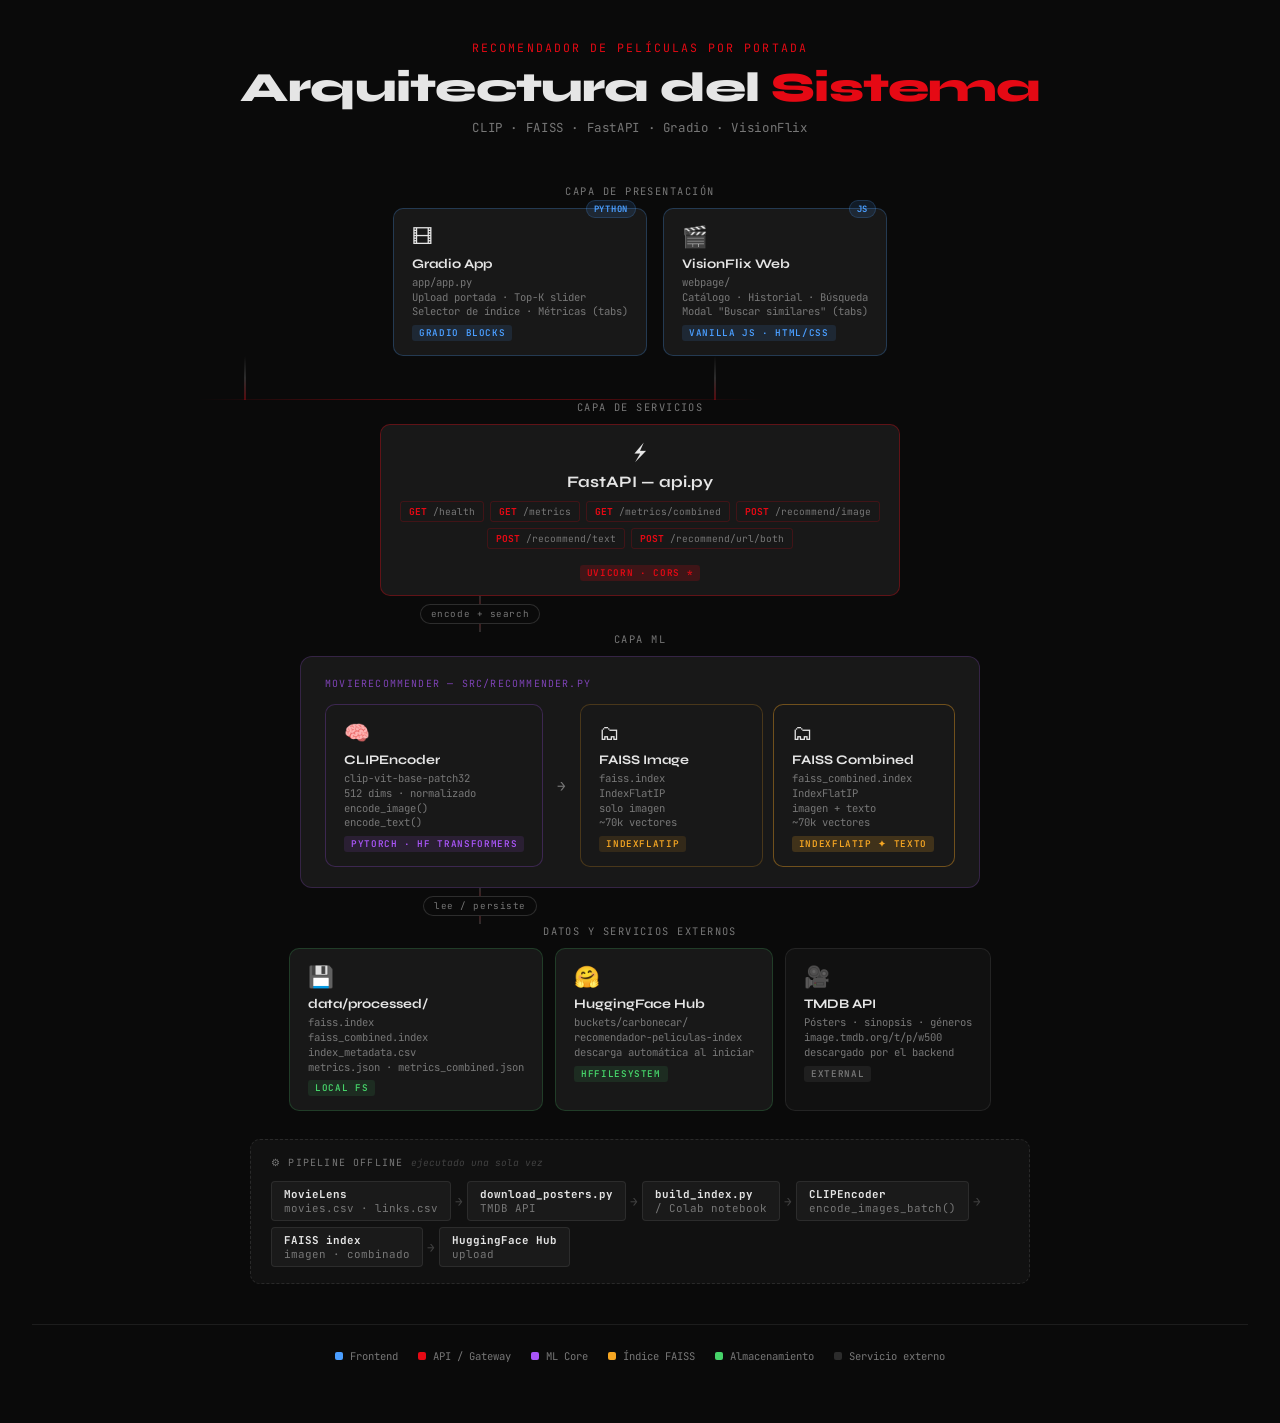
==== webpage/arquitectura.html @ f8d6adbb "nueva portada" ====
<!DOCTYPE html>
<html lang="es">
<head>
<meta charset="UTF-8">
<meta name="viewport" content="width=device-width, initial-scale=1.0">
<title>Arquitectura — Recomendador de Películas</title>
<link href="https://fonts.googleapis.com/css2?family=JetBrains+Mono:wght@400;600;700&family=Syne:wght@400;600;800&display=swap" rel="stylesheet">
<style>
  :root {
    --red:      #e50914;
    --red-dim:  rgba(229,9,20,.18);
    --red-glow: rgba(229,9,20,.35);
    --bg:       #0a0a0a;
    --bg2:      #111;
    --bg3:      #181818;
    --border:   rgba(255,255,255,.08);
    --border2:  rgba(255,255,255,.14);
    --text:     #e5e5e5;
    --dim:      #777;
    --green:    #46d369;
    --blue:     #4a9eff;
    --orange:   #f5a623;
    --purple:   #a855f7;
  }

  *, *::before, *::after { box-sizing: border-box; margin: 0; padding: 0; }

  body {
    background: var(--bg);
    color: var(--text);
    font-family: 'JetBrains Mono', monospace;
    min-height: 100vh;
    padding: 40px 32px 60px;
    overflow-x: hidden;
  }

  /* ── Header ── */
  .header {
    text-align: center;
    margin-bottom: 48px;
  }
  .header-label {
    font-size: .72rem;
    letter-spacing: .18em;
    color: var(--red);
    text-transform: uppercase;
    margin-bottom: 10px;
  }
  .header h1 {
    font-family: 'Syne', sans-serif;
    font-size: clamp(1.6rem, 3.5vw, 2.6rem);
    font-weight: 800;
    letter-spacing: -.02em;
    line-height: 1.1;
  }
  .header h1 span { color: var(--red); }
  .header-sub {
    margin-top: 8px;
    font-size: .78rem;
    color: var(--dim);
    letter-spacing: .05em;
  }

  /* ── Layout ── */
  .diagram {
    max-width: 1100px;
    margin: 0 auto;
    display: flex;
    flex-direction: column;
    gap: 0;
  }

  /* ── Layer ── */
  .layer {
    display: flex;
    flex-direction: column;
    align-items: center;
    position: relative;
  }

  .layer-label {
    font-size: .65rem;
    letter-spacing: .14em;
    text-transform: uppercase;
    color: var(--dim);
    margin-bottom: 10px;
    display: flex;
    align-items: center;
    gap: 8px;
  }
  .layer-label::before, .layer-label::after {
    content: '';
    flex: 1;
    max-width: 60px;
    height: 1px;
    background: var(--border2);
  }

  .layer-row {
    display: flex;
    gap: 16px;
    justify-content: center;
    width: 100%;
  }

  /* ── Connector (vertical) ── */
  .connector {
    display: flex;
    align-items: center;
    justify-content: center;
    flex-direction: column;
    height: 40px;
    position: relative;
  }
  .connector-line {
    width: 2px;
    flex: 1;
    background: linear-gradient(to bottom, var(--border2), var(--red-glow), var(--border2));
  }
  .connector-label {
    font-size: .6rem;
    color: var(--dim);
    letter-spacing: .08em;
    background: var(--bg);
    padding: 0 6px;
    position: absolute;
    white-space: nowrap;
  }

  /* ── Node ── */
  .node {
    background: var(--bg3);
    border: 1px solid var(--border);
    border-radius: 10px;
    padding: 14px 18px;
    position: relative;
    transition: border-color .2s, box-shadow .2s;
    cursor: default;
  }
  .node:hover {
    border-color: var(--border2);
    box-shadow: 0 0 24px rgba(255,255,255,.04);
  }

  .node-icon {
    font-size: 1.3rem;
    margin-bottom: 6px;
  }
  .node-title {
    font-family: 'Syne', sans-serif;
    font-size: .82rem;
    font-weight: 700;
    margin-bottom: 3px;
    white-space: nowrap;
  }
  .node-subtitle {
    font-size: .66rem;
    color: var(--dim);
    line-height: 1.4;
  }
  .node-tag {
    display: inline-block;
    font-size: .58rem;
    letter-spacing: .07em;
    text-transform: uppercase;
    padding: 2px 7px;
    border-radius: 3px;
    margin-top: 6px;
    font-weight: 600;
  }

  /* ── Color variants ── */
  .node-front  { border-color: rgba(74,158,255,.25); }
  .node-front:hover { border-color: rgba(74,158,255,.5); box-shadow: 0 0 20px rgba(74,158,255,.08); }
  .node-front .node-tag { background: rgba(74,158,255,.12); color: var(--blue); }

  .node-api    { border-color: var(--red-glow); }
  .node-api:hover { border-color: var(--red); box-shadow: 0 0 20px var(--red-dim); }
  .node-api .node-tag { background: var(--red-dim); color: var(--red); }

  .node-ml     { border-color: rgba(168,85,247,.25); }
  .node-ml:hover { border-color: rgba(168,85,247,.5); box-shadow: 0 0 20px rgba(168,85,247,.08); }
  .node-ml .node-tag { background: rgba(168,85,247,.12); color: var(--purple); }

  .node-index  { border-color: rgba(245,166,35,.22); }
  .node-index:hover { border-color: rgba(245,166,35,.5); box-shadow: 0 0 20px rgba(245,166,35,.08); }
  .node-index .node-tag { background: rgba(245,166,35,.12); color: var(--orange); }

  .node-store  { border-color: rgba(70,211,105,.2); }
  .node-store:hover { border-color: rgba(70,211,105,.45); box-shadow: 0 0 20px rgba(70,211,105,.07); }
  .node-store .node-tag { background: rgba(70,211,105,.1); color: var(--green); }

  .node-ext    { border-color: var(--border); background: var(--bg2); }
  .node-ext .node-tag { background: rgba(255,255,255,.06); color: var(--dim); }

  /* ── API central (wide) ── */
  .node-api-central {
    width: 100%;
    max-width: 520px;
    text-align: center;
  }
  .node-api-central .node-title { font-size: 1rem; }
  .node-api-endpoints {
    display: flex;
    gap: 6px;
    flex-wrap: wrap;
    justify-content: center;
    margin-top: 10px;
  }
  .endpoint {
    font-size: .6rem;
    padding: 3px 8px;
    border-radius: 3px;
    border: 1px solid rgba(229,9,20,.2);
    color: var(--dim);
    white-space: nowrap;
  }
  .endpoint span { color: var(--red); font-weight: 700; }

  /* ── ML block ── */
  .ml-block {
    background: var(--bg3);
    border: 1px solid rgba(168,85,247,.2);
    border-radius: 12px;
    padding: 20px 24px;
    width: 100%;
    max-width: 680px;
    position: relative;
  }
  .ml-block-label {
    font-size: .62rem;
    letter-spacing: .12em;
    text-transform: uppercase;
    color: var(--purple);
    margin-bottom: 14px;
    opacity: .7;
  }
  .ml-inner {
    display: flex;
    gap: 12px;
    align-items: stretch;
  }
  .ml-arrow {
    display: flex;
    align-items: center;
    color: var(--dim);
    font-size: .9rem;
    padding: 0 2px;
  }

  /* ── Indices block ── */
  .indices-block {
    display: flex;
    gap: 10px;
    flex: 1;
  }

  /* ── Bottom row ── */
  .bottom-row {
    display: flex;
    gap: 12px;
    justify-content: center;
    flex-wrap: wrap;
    width: 100%;
    max-width: 780px;
  }

  /* ── Offline pipeline ── */
  .pipeline {
    background: var(--bg2);
    border: 1px dashed rgba(255,255,255,.1);
    border-radius: 10px;
    padding: 16px 20px;
    width: 100%;
    max-width: 780px;
    margin-top: 8px;
  }
  .pipeline-label {
    font-size: .62rem;
    letter-spacing: .12em;
    text-transform: uppercase;
    color: var(--dim);
    margin-bottom: 12px;
    display: flex;
    align-items: center;
    gap: 8px;
  }
  .pipeline-label::after {
    content: 'ejecutado una sola vez';
    font-size: .6rem;
    letter-spacing: 0;
    text-transform: none;
    color: rgba(255,255,255,.2);
    font-style: italic;
  }
  .pipeline-flow {
    display: flex;
    align-items: center;
    gap: 4px;
    flex-wrap: wrap;
    gap: 6px 4px;
  }
  .pipe-step {
    font-size: .68rem;
    padding: 5px 12px;
    border-radius: 4px;
    background: rgba(255,255,255,.04);
    border: 1px solid var(--border);
    white-space: nowrap;
    color: var(--dim);
  }
  .pipe-step strong { color: var(--text); }
  .pipe-arrow {
    color: rgba(255,255,255,.2);
    font-size: .8rem;
    flex-shrink: 0;
  }

  /* ── Divider ── */
  .h-connector {
    width: 100%;
    max-width: 780px;
    height: 36px;
    display: flex;
    align-items: center;
    justify-content: center;
    position: relative;
  }
  .h-connector::after {
    content: '';
    position: absolute;
    left: 50%;
    transform: translateX(-50%);
    top: 0; bottom: 0;
    width: 2px;
    background: linear-gradient(to bottom, var(--border2), var(--red-glow), var(--border2));
  }
  .h-connector-badge {
    background: var(--bg);
    border: 1px solid var(--border2);
    border-radius: 20px;
    font-size: .58rem;
    padding: 3px 10px;
    color: var(--dim);
    letter-spacing: .06em;
    position: relative;
    z-index: 1;
    white-space: nowrap;
  }

  /* ── Legend ── */
  .legend {
    display: flex;
    gap: 20px;
    justify-content: center;
    flex-wrap: wrap;
    margin-top: 40px;
    padding-top: 24px;
    border-top: 1px solid var(--border);
  }
  .legend-item {
    display: flex;
    align-items: center;
    gap: 7px;
    font-size: .66rem;
    color: var(--dim);
  }
  .legend-dot {
    width: 8px; height: 8px;
    border-radius: 2px;
    flex-shrink: 0;
  }

  /* ── Wide connector lines between fronts and api ── */
  .dual-connector {
    width: 100%;
    max-width: 780px;
    height: 44px;
    position: relative;
    display: flex;
    justify-content: space-between;
    align-items: flex-end;
    padding: 0 14%;
  }
  .dual-connector-line {
    width: 2px;
    height: 44px;
    background: linear-gradient(to bottom, transparent, var(--border2), var(--red-glow));
  }
  .dual-connector-base {
    position: absolute;
    bottom: 0; left: 14%; right: 14%;
    height: 1px;
    background: linear-gradient(to right, transparent, var(--red-glow), var(--red-glow), transparent);
  }

  /* ── Mode badge on nodes ── */
  .node-mode {
    position: absolute;
    top: -9px; right: 10px;
    font-size: .55rem;
    letter-spacing: .08em;
    text-transform: uppercase;
    padding: 2px 7px;
    border-radius: 10px;
    font-weight: 700;
  }
</style>
</head>
<body>

<div class="header">
  <div class="header-label">Recomendador de Películas por Portada</div>
  <h1>Arquitectura del <span>Sistema</span></h1>
  <div class="header-sub">CLIP · FAISS · FastAPI · Gradio · VisionFlix</div>
</div>

<div class="diagram">

  <!-- ═══ LAYER 1: FRONTENDS ═══ -->
  <div class="layer">
    <div class="layer-label">Capa de presentación</div>
    <div class="layer-row">

      <!-- Gradio -->
      <div class="node node-front" style="min-width:210px">
        <div class="node-mode" style="background:rgba(74,158,255,.12);color:var(--blue);border:1px solid rgba(74,158,255,.2)">Python</div>
        <div class="node-icon">🎞</div>
        <div class="node-title">Gradio App</div>
        <div class="node-subtitle">
          app/app.py<br>
          Upload portada · Top-K slider<br>
          Selector de índice · Métricas (tabs)
        </div>
        <div class="node-tag">Gradio Blocks</div>
      </div>

      <!-- VisionFlix -->
      <div class="node node-front" style="min-width:210px">
        <div class="node-mode" style="background:rgba(74,158,255,.12);color:var(--blue);border:1px solid rgba(74,158,255,.2)">JS</div>
        <div class="node-icon">🎬</div>
        <div class="node-title">VisionFlix Web</div>
        <div class="node-subtitle">
          webpage/<br>
          Catálogo · Historial · Búsqueda<br>
          Modal "Buscar similares" (tabs)
        </div>
        <div class="node-tag">Vanilla JS · HTML/CSS</div>
      </div>

    </div>
  </div>

  <!-- Connector fronts → API -->
  <div class="dual-connector">
    <div class="dual-connector-line"></div>
    <div class="dual-connector-base"></div>
    <div class="dual-connector-line"></div>
  </div>

  <!-- ═══ LAYER 2: API ═══ -->
  <div class="layer">
    <div class="layer-label">Capa de servicios</div>
    <div class="node node-api node-api-central">
      <div class="node-icon">⚡</div>
      <div class="node-title">FastAPI — api.py</div>
      <div class="node-endpoints" style="margin-top:10px">
        <div class="node-api-endpoints">
          <div class="endpoint"><span>GET</span>  /health</div>
          <div class="endpoint"><span>GET</span>  /metrics</div>
          <div class="endpoint"><span>GET</span>  /metrics/combined</div>
          <div class="endpoint"><span>POST</span> /recommend/image</div>
          <div class="endpoint"><span>POST</span> /recommend/text</div>
          <div class="endpoint"><span>POST</span> /recommend/url/both</div>
        </div>
      </div>
      <div style="margin-top:10px"><div class="node-tag">uvicorn · CORS *</div></div>
    </div>
  </div>

  <!-- Connector API → ML -->
  <div class="h-connector"><div class="h-connector-badge">encode + search</div></div>

  <!-- ═══ LAYER 3: ML CORE ═══ -->
  <div class="layer">
    <div class="layer-label">Capa ML</div>
    <div class="ml-block">
      <div class="ml-block-label">MovieRecommender — src/recommender.py</div>
      <div class="ml-inner">

        <!-- CLIP Encoder -->
        <div class="node node-ml" style="flex:0 0 auto;min-width:160px">
          <div class="node-icon">🧠</div>
          <div class="node-title">CLIPEncoder</div>
          <div class="node-subtitle">
            clip-vit-base-patch32<br>
            512 dims · normalizado<br>
            encode_image()<br>
            encode_text()
          </div>
          <div class="node-tag">PyTorch · HF Transformers</div>
        </div>

        <div class="ml-arrow">→</div>

        <!-- Indices -->
        <div class="indices-block">
          <div class="node node-index" style="flex:1">
            <div class="node-icon">🗂</div>
            <div class="node-title">FAISS Image</div>
            <div class="node-subtitle">
              faiss.index<br>
              IndexFlatIP<br>
              solo imagen<br>
              ~70k vectores
            </div>
            <div class="node-tag">IndexFlatIP</div>
          </div>
          <div class="node node-index" style="flex:1;border-color:rgba(245,166,35,.4)">
            <div class="node-icon">🗂</div>
            <div class="node-title">FAISS Combined</div>
            <div class="node-subtitle">
              faiss_combined.index<br>
              IndexFlatIP<br>
              imagen + texto<br>
              ~70k vectores
            </div>
            <div class="node-tag" style="background:rgba(245,166,35,.18)">IndexFlatIP ✦ texto</div>
          </div>
        </div>

      </div>
    </div>
  </div>

  <!-- Connector ML → Data -->
  <div class="h-connector"><div class="h-connector-badge">lee / persiste</div></div>

  <!-- ═══ LAYER 4: DATA + EXTERNAL ═══ -->
  <div class="layer">
    <div class="layer-label">Datos y servicios externos</div>
    <div class="bottom-row">

      <div class="node node-store" style="min-width:160px">
        <div class="node-icon">💾</div>
        <div class="node-title">data/processed/</div>
        <div class="node-subtitle">
          faiss.index<br>
          faiss_combined.index<br>
          index_metadata.csv<br>
          metrics.json · metrics_combined.json
        </div>
        <div class="node-tag">Local FS</div>
      </div>

      <div class="node node-store" style="min-width:160px">
        <div class="node-icon">🤗</div>
        <div class="node-title">HuggingFace Hub</div>
        <div class="node-subtitle">
          buckets/carbonecar/<br>
          recomendador-peliculas-index<br>
          descarga automática al iniciar
        </div>
        <div class="node-tag">HfFileSystem</div>
      </div>

      <div class="node node-ext" style="min-width:160px">
        <div class="node-icon">🎥</div>
        <div class="node-title">TMDB API</div>
        <div class="node-subtitle">
          Pósters · sinopsis · géneros<br>
          image.tmdb.org/t/p/w500<br>
          descargado por el backend
        </div>
        <div class="node-tag">External</div>
      </div>

    </div>
  </div>

  <!-- ═══ OFFLINE PIPELINE ═══ -->
  <div class="layer" style="margin-top:20px">
    <div class="pipeline">
      <div class="pipeline-label">⚙ Pipeline offline</div>
      <div class="pipeline-flow">
        <div class="pipe-step"><strong>MovieLens</strong><br>movies.csv · links.csv</div>
        <div class="pipe-arrow">→</div>
        <div class="pipe-step"><strong>download_posters.py</strong><br>TMDB API</div>
        <div class="pipe-arrow">→</div>
        <div class="pipe-step"><strong>build_index.py</strong><br>/ Colab notebook</div>
        <div class="pipe-arrow">→</div>
        <div class="pipe-step"><strong>CLIPEncoder</strong><br>encode_images_batch()</div>
        <div class="pipe-arrow">→</div>
        <div class="pipe-step"><strong>FAISS index</strong><br>imagen · combinado</div>
        <div class="pipe-arrow">→</div>
        <div class="pipe-step"><strong>HuggingFace Hub</strong><br>upload</div>
      </div>
    </div>
  </div>

</div><!-- /diagram -->

<!-- Legend -->
<div class="legend">
  <div class="legend-item"><div class="legend-dot" style="background:var(--blue)"></div>Frontend</div>
  <div class="legend-item"><div class="legend-dot" style="background:var(--red)"></div>API / Gateway</div>
  <div class="legend-item"><div class="legend-dot" style="background:var(--purple)"></div>ML Core</div>
  <div class="legend-item"><div class="legend-dot" style="background:var(--orange)"></div>Índice FAISS</div>
  <div class="legend-item"><div class="legend-dot" style="background:var(--green)"></div>Almacenamiento</div>
  <div class="legend-item"><div class="legend-dot" style="background:var(--border2)"></div>Servicio externo</div>
</div>

</body>
</html>
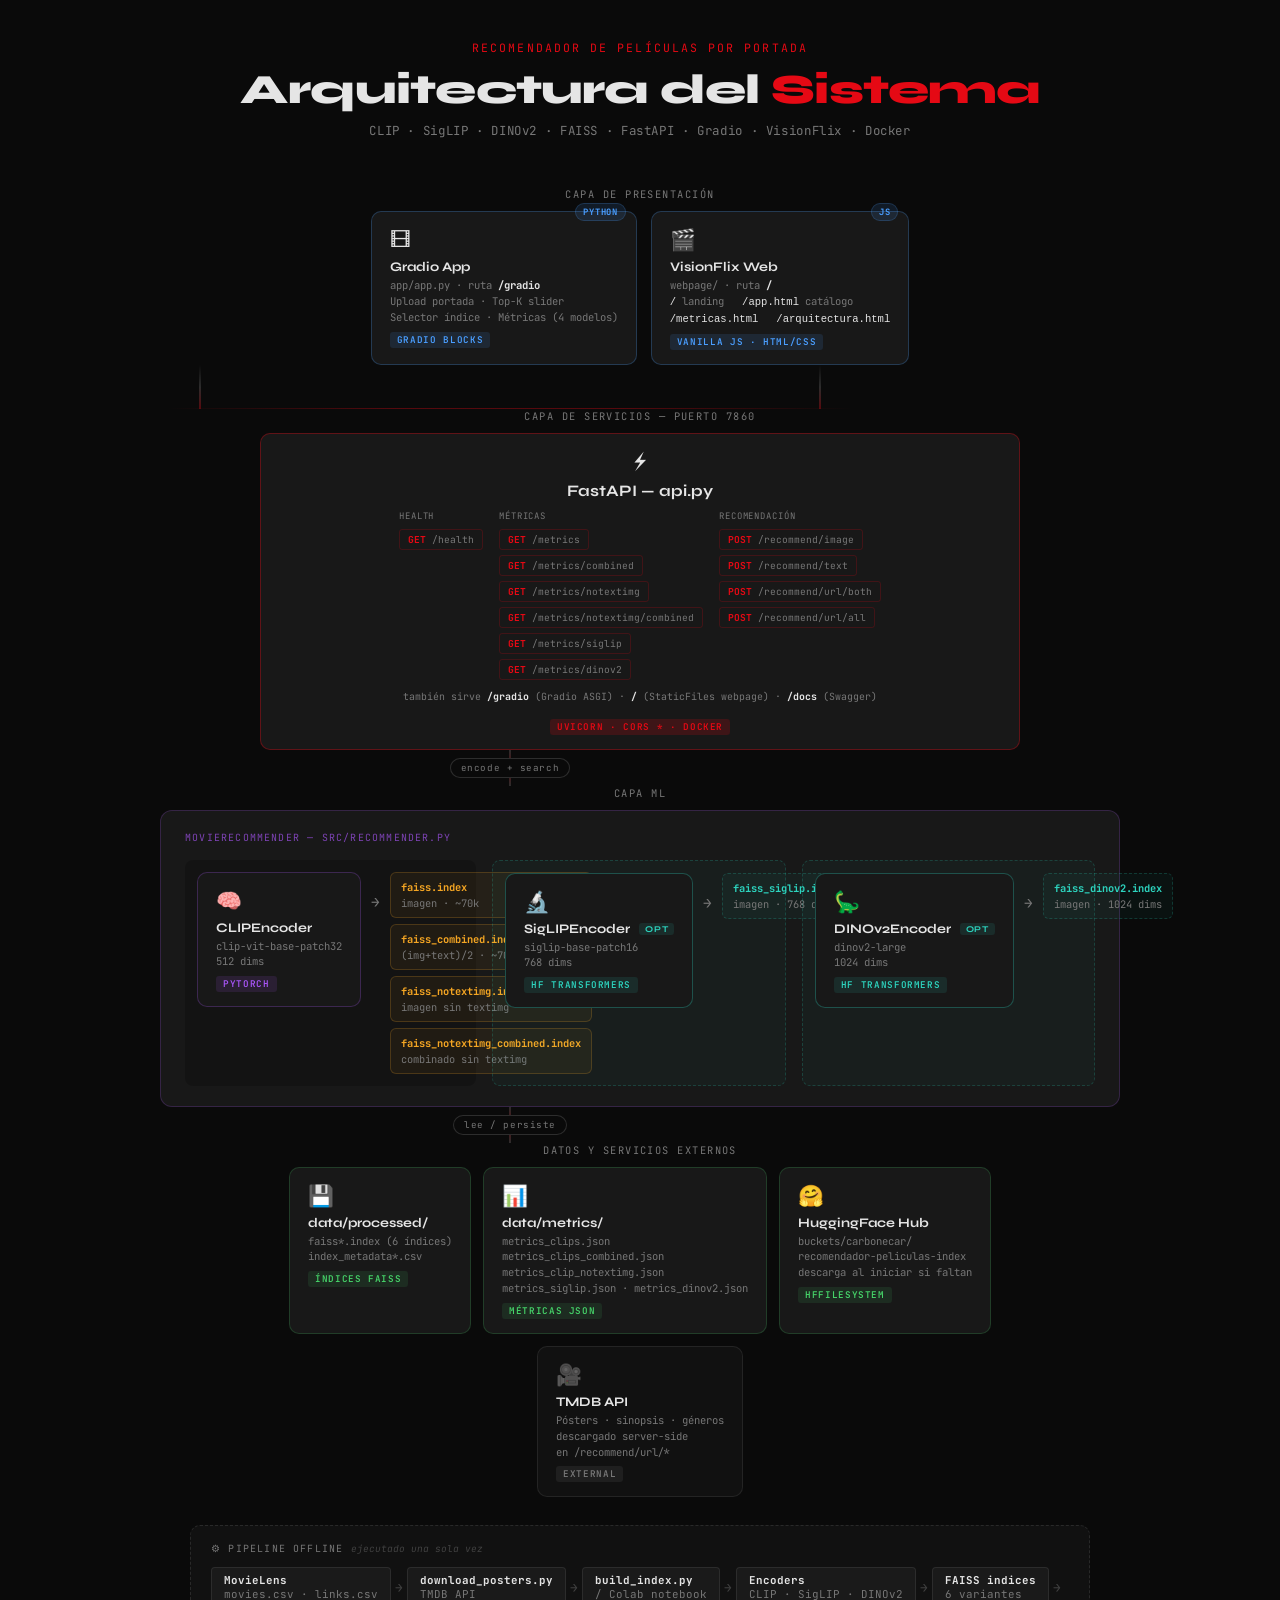
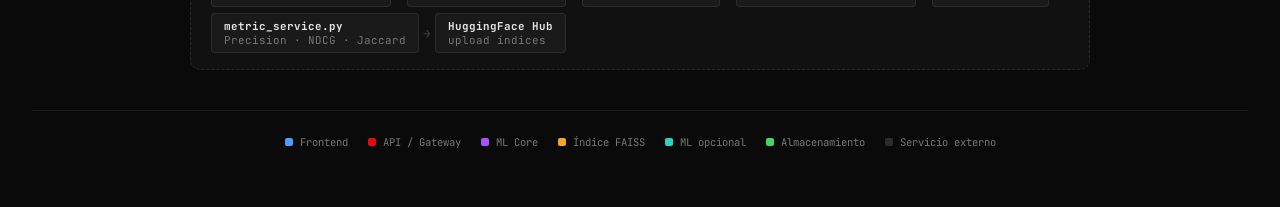
==== commit 6686b090: "fix de archivos faltantes" ====
--- a/webpage/arquitectura.html
+++ b/webpage/arquitectura.html
@@ -21,6 +21,7 @@
     --blue:     #4a9eff;
     --orange:   #f5a623;
     --purple:   #a855f7;
+    --teal:     #2dd4bf;
   }
 
   *, *::before, *::after { box-sizing: border-box; margin: 0; padding: 0; }
@@ -34,377 +35,256 @@
     overflow-x: hidden;
   }
 
-  /* ── Header ── */
-  .header {
-    text-align: center;
-    margin-bottom: 48px;
-  }
-  .header-label {
-    font-size: .72rem;
-    letter-spacing: .18em;
-    color: var(--red);
-    text-transform: uppercase;
-    margin-bottom: 10px;
-  }
-  .header h1 {
-    font-family: 'Syne', sans-serif;
-    font-size: clamp(1.6rem, 3.5vw, 2.6rem);
-    font-weight: 800;
-    letter-spacing: -.02em;
-    line-height: 1.1;
-  }
+  .header { text-align: center; margin-bottom: 48px; }
+  .header-label { font-size: .72rem; letter-spacing: .18em; color: var(--red); text-transform: uppercase; margin-bottom: 10px; }
+  .header h1 { font-family: 'Syne', sans-serif; font-size: clamp(1.6rem, 3.5vw, 2.6rem); font-weight: 800; letter-spacing: -.02em; }
   .header h1 span { color: var(--red); }
-  .header-sub {
-    margin-top: 8px;
-    font-size: .78rem;
-    color: var(--dim);
-    letter-spacing: .05em;
-  }
-
-  /* ── Layout ── */
-  .diagram {
-    max-width: 1100px;
-    margin: 0 auto;
-    display: flex;
-    flex-direction: column;
-    gap: 0;
-  }
-
-  /* ── Layer ── */
-  .layer {
-    display: flex;
-    flex-direction: column;
-    align-items: center;
-    position: relative;
-  }
-
+  .header-sub { margin-top: 8px; font-size: .78rem; color: var(--dim); letter-spacing: .05em; }
+
+  .diagram { max-width: 1160px; margin: 0 auto; display: flex; flex-direction: column; gap: 0; }
+
+  /* ── Layers ── */
+  .layer { display: flex; flex-direction: column; align-items: center; }
   .layer-label {
-    font-size: .65rem;
-    letter-spacing: .14em;
-    text-transform: uppercase;
-    color: var(--dim);
-    margin-bottom: 10px;
-    display: flex;
-    align-items: center;
-    gap: 8px;
-  }
-  .layer-label::before, .layer-label::after {
-    content: '';
-    flex: 1;
-    max-width: 60px;
-    height: 1px;
-    background: var(--border2);
-  }
-
-  .layer-row {
-    display: flex;
-    gap: 16px;
-    justify-content: center;
-    width: 100%;
-  }
-
-  /* ── Connector (vertical) ── */
-  .connector {
-    display: flex;
-    align-items: center;
-    justify-content: center;
-    flex-direction: column;
-    height: 40px;
-    position: relative;
-  }
-  .connector-line {
-    width: 2px;
-    flex: 1;
+    font-size: .65rem; letter-spacing: .14em; text-transform: uppercase;
+    color: var(--dim); margin-bottom: 10px;
+    display: flex; align-items: center; gap: 8px;
+  }
+  .layer-label::before, .layer-label::after { content: ''; flex: 1; max-width: 60px; height: 1px; background: var(--border2); }
+  .layer-row { display: flex; gap: 14px; justify-content: center; width: 100%; flex-wrap: wrap; }
+
+  /* ── Connectors ── */
+  .h-connector {
+    width: 100%; max-width: 900px; height: 36px;
+    display: flex; align-items: center; justify-content: center; position: relative;
+  }
+  .h-connector::after {
+    content: ''; position: absolute; left: 50%; transform: translateX(-50%);
+    top: 0; bottom: 0; width: 2px;
     background: linear-gradient(to bottom, var(--border2), var(--red-glow), var(--border2));
   }
-  .connector-label {
-    font-size: .6rem;
-    color: var(--dim);
-    letter-spacing: .08em;
-    background: var(--bg);
-    padding: 0 6px;
-    position: absolute;
-    white-space: nowrap;
-  }
-
-  /* ── Node ── */
+  .h-connector-badge {
+    background: var(--bg); border: 1px solid var(--border2); border-radius: 20px;
+    font-size: .58rem; padding: 3px 10px; color: var(--dim);
+    letter-spacing: .06em; position: relative; z-index: 1; white-space: nowrap;
+  }
+  .wide-connector {
+    width: 100%; max-width: 900px; height: 44px; position: relative;
+    display: flex; justify-content: space-between; align-items: flex-end; padding: 0 12%;
+  }
+  .wide-connector-line { width: 2px; height: 44px; background: linear-gradient(to bottom, transparent, var(--border2), var(--red-glow)); }
+  .wide-connector-base { position: absolute; bottom: 0; left: 12%; right: 12%; height: 1px; background: linear-gradient(to right, transparent, var(--red-glow), var(--red-glow), transparent); }
+
+  /* ── Nodes ── */
   .node {
-    background: var(--bg3);
-    border: 1px solid var(--border);
-    border-radius: 10px;
-    padding: 14px 18px;
-    position: relative;
-    transition: border-color .2s, box-shadow .2s;
-    cursor: default;
-  }
-  .node:hover {
-    border-color: var(--border2);
-    box-shadow: 0 0 24px rgba(255,255,255,.04);
-  }
-
-  .node-icon {
-    font-size: 1.3rem;
-    margin-bottom: 6px;
-  }
-  .node-title {
-    font-family: 'Syne', sans-serif;
-    font-size: .82rem;
-    font-weight: 700;
-    margin-bottom: 3px;
-    white-space: nowrap;
-  }
-  .node-subtitle {
-    font-size: .66rem;
-    color: var(--dim);
-    line-height: 1.4;
-  }
-  .node-tag {
-    display: inline-block;
-    font-size: .58rem;
-    letter-spacing: .07em;
-    text-transform: uppercase;
-    padding: 2px 7px;
-    border-radius: 3px;
-    margin-top: 6px;
-    font-weight: 600;
-  }
-
-  /* ── Color variants ── */
+    background: var(--bg3); border: 1px solid var(--border); border-radius: 10px;
+    padding: 14px 18px; position: relative;
+    transition: border-color .2s, box-shadow .2s; cursor: default;
+  }
+  .node:hover { border-color: var(--border2); box-shadow: 0 0 24px rgba(255,255,255,.04); }
+  .node-icon { font-size: 1.3rem; margin-bottom: 6px; }
+  .node-title { font-family: 'Syne', sans-serif; font-size: .82rem; font-weight: 700; margin-bottom: 3px; white-space: nowrap; }
+  .node-subtitle { font-size: .66rem; color: var(--dim); line-height: 1.5; }
+  .node-tag { display: inline-block; font-size: .58rem; letter-spacing: .07em; text-transform: uppercase; padding: 2px 7px; border-radius: 3px; margin-top: 6px; font-weight: 600; }
+  .node-mode { position: absolute; top: -9px; right: 10px; font-size: .55rem; letter-spacing: .08em; text-transform: uppercase; padding: 2px 7px; border-radius: 10px; font-weight: 700; }
+
   .node-front  { border-color: rgba(74,158,255,.25); }
-  .node-front:hover { border-color: rgba(74,158,255,.5); box-shadow: 0 0 20px rgba(74,158,255,.08); }
+  .node-front:hover  { border-color: rgba(74,158,255,.5); box-shadow: 0 0 20px rgba(74,158,255,.08); }
   .node-front .node-tag { background: rgba(74,158,255,.12); color: var(--blue); }
 
   .node-api    { border-color: var(--red-glow); }
-  .node-api:hover { border-color: var(--red); box-shadow: 0 0 20px var(--red-dim); }
+  .node-api:hover    { border-color: var(--red); box-shadow: 0 0 20px var(--red-dim); }
   .node-api .node-tag { background: var(--red-dim); color: var(--red); }
 
   .node-ml     { border-color: rgba(168,85,247,.25); }
-  .node-ml:hover { border-color: rgba(168,85,247,.5); box-shadow: 0 0 20px rgba(168,85,247,.08); }
+  .node-ml:hover     { border-color: rgba(168,85,247,.5); box-shadow: 0 0 20px rgba(168,85,247,.08); }
   .node-ml .node-tag { background: rgba(168,85,247,.12); color: var(--purple); }
 
   .node-index  { border-color: rgba(245,166,35,.22); }
-  .node-index:hover { border-color: rgba(245,166,35,.5); box-shadow: 0 0 20px rgba(245,166,35,.08); }
+  .node-index:hover  { border-color: rgba(245,166,35,.5); box-shadow: 0 0 20px rgba(245,166,35,.08); }
   .node-index .node-tag { background: rgba(245,166,35,.12); color: var(--orange); }
 
+  .node-index-opt { border-color: rgba(45,212,191,.2); border-style: dashed; }
+  .node-index-opt:hover { border-color: rgba(45,212,191,.45); }
+  .node-index-opt .node-tag { background: rgba(45,212,191,.1); color: var(--teal); }
+
   .node-store  { border-color: rgba(70,211,105,.2); }
-  .node-store:hover { border-color: rgba(70,211,105,.45); box-shadow: 0 0 20px rgba(70,211,105,.07); }
+  .node-store:hover  { border-color: rgba(70,211,105,.45); box-shadow: 0 0 20px rgba(70,211,105,.07); }
   .node-store .node-tag { background: rgba(70,211,105,.1); color: var(--green); }
 
   .node-ext    { border-color: var(--border); background: var(--bg2); }
   .node-ext .node-tag { background: rgba(255,255,255,.06); color: var(--dim); }
 
-  /* ── API central (wide) ── */
-  .node-api-central {
-    width: 100%;
-    max-width: 520px;
-    text-align: center;
-  }
+  /* ── API central ── */
+  .node-api-central { width: 100%; max-width: 760px; text-align: center; }
   .node-api-central .node-title { font-size: 1rem; }
-  .node-api-endpoints {
-    display: flex;
-    gap: 6px;
-    flex-wrap: wrap;
-    justify-content: center;
-    margin-top: 10px;
-  }
-  .endpoint {
-    font-size: .6rem;
-    padding: 3px 8px;
-    border-radius: 3px;
-    border: 1px solid rgba(229,9,20,.2);
-    color: var(--dim);
-    white-space: nowrap;
-  }
+  .api-endpoint-groups { display: flex; gap: 16px; justify-content: center; margin-top: 10px; flex-wrap: wrap; }
+  .endpoint-group { display: flex; flex-direction: column; gap: 5px; align-items: flex-start; }
+  .endpoint-group-label { font-size: .56rem; letter-spacing: .1em; text-transform: uppercase; color: var(--dim); margin-bottom: 2px; }
+  .endpoint { font-size: .6rem; padding: 3px 8px; border-radius: 3px; border: 1px solid rgba(229,9,20,.2); color: var(--dim); white-space: nowrap; }
   .endpoint span { color: var(--red); font-weight: 700; }
+  .routes-note { font-size: .62rem; color: var(--dim); margin-top: 10px; }
+  .routes-note strong { color: var(--text); }
 
   /* ── ML block ── */
   .ml-block {
-    background: var(--bg3);
-    border: 1px solid rgba(168,85,247,.2);
-    border-radius: 12px;
-    padding: 20px 24px;
-    width: 100%;
-    max-width: 680px;
-    position: relative;
-  }
-  .ml-block-label {
-    font-size: .62rem;
-    letter-spacing: .12em;
-    text-transform: uppercase;
-    color: var(--purple);
-    margin-bottom: 14px;
-    opacity: .7;
-  }
-  .ml-inner {
-    display: flex;
-    gap: 12px;
-    align-items: stretch;
-  }
-  .ml-arrow {
-    display: flex;
-    align-items: center;
-    color: var(--dim);
-    font-size: .9rem;
-    padding: 0 2px;
-  }
-
-  /* ── Indices block ── */
-  .indices-block {
-    display: flex;
-    gap: 10px;
-    flex: 1;
-  }
+    background: var(--bg3); border: 1px solid rgba(168,85,247,.2);
+    border-radius: 12px; padding: 20px 24px;
+    width: 100%; max-width: 960px;
+  }
+  .ml-block-label { font-size: .62rem; letter-spacing: .12em; text-transform: uppercase; color: var(--purple); margin-bottom: 16px; opacity: .7; }
+  .ml-encoder-groups { display: flex; gap: 16px; flex-wrap: wrap; }
+  .ml-encoder-group { display: flex; align-items: flex-start; gap: 10px; background: rgba(0,0,0,.2); border-radius: 8px; padding: 12px; flex: 1; min-width: 260px; }
+  .ml-arrow { display: flex; align-items: center; color: var(--dim); font-size: .9rem; padding-top: 20px; flex-shrink: 0; }
+  .ml-indices { display: flex; flex-direction: column; gap: 6px; flex: 1; }
+
+  .opt-badge {
+    font-size: .55rem; letter-spacing: .07em; text-transform: uppercase;
+    padding: 1px 6px; border-radius: 3px; font-weight: 700;
+    background: rgba(45,212,191,.1); color: var(--teal); margin-left: 6px;
+    vertical-align: middle;
+  }
+
+  /* ── index mini node ── */
+  .idx-node {
+    background: rgba(245,166,35,.06); border: 1px solid rgba(245,166,35,.2);
+    border-radius: 6px; padding: 7px 10px; font-size: .65rem;
+  }
+  .idx-node.opt { border-color: rgba(45,212,191,.2); background: rgba(45,212,191,.04); border-style: dashed; }
+  .idx-node strong { color: var(--orange); display: block; margin-bottom: 2px; }
+  .idx-node.opt strong { color: var(--teal); }
+  .idx-node span { color: var(--dim); }
 
   /* ── Bottom row ── */
-  .bottom-row {
-    display: flex;
-    gap: 12px;
-    justify-content: center;
-    flex-wrap: wrap;
-    width: 100%;
-    max-width: 780px;
-  }
+  .bottom-row { display: flex; gap: 12px; justify-content: center; flex-wrap: wrap; width: 100%; max-width: 900px; }
 
   /* ── Offline pipeline ── */
   .pipeline {
-    background: var(--bg2);
-    border: 1px dashed rgba(255,255,255,.1);
-    border-radius: 10px;
-    padding: 16px 20px;
-    width: 100%;
-    max-width: 780px;
-    margin-top: 8px;
+    background: var(--bg2); border: 1px dashed rgba(255,255,255,.1);
+    border-radius: 10px; padding: 16px 20px;
+    width: 100%; max-width: 900px; margin-top: 8px;
   }
   .pipeline-label {
-    font-size: .62rem;
-    letter-spacing: .12em;
-    text-transform: uppercase;
-    color: var(--dim);
-    margin-bottom: 12px;
-    display: flex;
-    align-items: center;
-    gap: 8px;
-  }
-  .pipeline-label::after {
-    content: 'ejecutado una sola vez';
-    font-size: .6rem;
-    letter-spacing: 0;
-    text-transform: none;
-    color: rgba(255,255,255,.2);
-    font-style: italic;
-  }
-  .pipeline-flow {
-    display: flex;
-    align-items: center;
-    gap: 4px;
-    flex-wrap: wrap;
-    gap: 6px 4px;
-  }
-  .pipe-step {
-    font-size: .68rem;
-    padding: 5px 12px;
-    border-radius: 4px;
-    background: rgba(255,255,255,.04);
+    font-size: .62rem; letter-spacing: .12em; text-transform: uppercase;
+    color: var(--dim); margin-bottom: 12px; display: flex; align-items: center; gap: 8px;
+  }
+  .pipeline-label::after { content: 'ejecutado una sola vez'; font-size: .6rem; letter-spacing: 0; text-transform: none; color: rgba(255,255,255,.2); font-style: italic; }
+  .pipeline-flow { display: flex; align-items: center; flex-wrap: wrap; gap: 6px 4px; }
+  .pipe-step { font-size: .68rem; padding: 5px 12px; border-radius: 4px; background: rgba(255,255,255,.04); border: 1px solid var(--border); white-space: nowrap; color: var(--dim); }
+  .pipe-step strong { color: var(--text); }
+  .pipe-arrow { color: rgba(255,255,255,.2); font-size: .8rem; flex-shrink: 0; }
+
+  /* ── Legend ── */
+  .legend { display: flex; gap: 20px; justify-content: center; flex-wrap: wrap; margin-top: 40px; padding-top: 24px; border-top: 1px solid var(--border); }
+  .legend-item { display: flex; align-items: center; gap: 7px; font-size: .66rem; color: var(--dim); }
+  .legend-dot { width: 8px; height: 8px; border-radius: 2px; flex-shrink: 0; }
+
+  /* ── Clickable nodes ── */
+  .node[data-node] { cursor: pointer; }
+  .node[data-node]:hover { transform: translateY(-2px); }
+  .node[data-node]::after {
+    content: '↗';
+    position: absolute; top: 8px; left: 10px;
+    font-size: .6rem; color: var(--dim); opacity: 0;
+    transition: opacity .2s;
+  }
+  .node[data-node]:hover::after { opacity: 1; }
+
+  /* ── Popup modal ── */
+  #arch-modal {
+    position: fixed; inset: 0; z-index: 1000;
+    display: flex; align-items: center; justify-content: center;
+    padding: 24px;
+    background: rgba(0,0,0,.82);
+    backdrop-filter: blur(6px);
+    opacity: 0; pointer-events: none;
+    transition: opacity .22s;
+  }
+  #arch-modal.open { opacity: 1; pointer-events: auto; }
+
+  .arch-modal-panel {
+    background: #141414;
+    border: 1px solid rgba(255,255,255,.12);
+    border-radius: 14px;
+    width: 100%; max-width: 700px;
+    max-height: 88vh;
+    overflow-y: auto;
+    box-shadow: 0 16px 60px rgba(0,0,0,.9);
+    animation: popIn .22s ease;
+    scrollbar-width: thin; scrollbar-color: #333 transparent;
+  }
+  @keyframes popIn {
+    from { transform: scale(.95) translateY(12px); opacity: 0; }
+    to   { transform: scale(1) translateY(0);      opacity: 1; }
+  }
+
+  .arch-modal-header {
+    display: flex; align-items: center; gap: 16px;
+    padding: 24px 24px 18px;
+    border-bottom: 1px solid rgba(255,255,255,.07);
+    position: sticky; top: 0; background: #141414; z-index: 1;
+  }
+  .arch-modal-icon { font-size: 2.2rem; flex-shrink: 0; }
+  .arch-modal-title { font-family: 'Syne', sans-serif; font-size: 1.2rem; font-weight: 800; }
+  .arch-modal-badge {
+    font-size: .62rem; letter-spacing: .09em; text-transform: uppercase;
+    font-weight: 700; padding: 3px 10px; border-radius: 20px; margin-top: 4px;
+    display: inline-block;
+  }
+  .arch-modal-close {
+    margin-left: auto; background: rgba(255,255,255,.08);
+    border: none; color: var(--text); width: 32px; height: 32px;
+    border-radius: 50%; cursor: pointer; font-size: 1rem;
+    display: flex; align-items: center; justify-content: center;
+    flex-shrink: 0; transition: background .2s;
+  }
+  .arch-modal-close:hover { background: rgba(255,255,255,.18); }
+
+  .arch-modal-body { padding: 20px 24px 28px; }
+
+  .arch-section { margin-bottom: 20px; }
+  .arch-section-title {
+    font-size: .65rem; letter-spacing: .14em; text-transform: uppercase;
+    color: var(--dim); margin-bottom: 10px;
+    display: flex; align-items: center; gap: 8px;
+  }
+  .arch-section-title::after { content: ''; flex: 1; height: 1px; background: var(--border); }
+
+  .arch-desc { font-size: .82rem; color: var(--dim); line-height: 1.7; }
+  .arch-desc strong { color: var(--text); }
+  .arch-desc code { background: rgba(255,255,255,.07); padding: 1px 6px; border-radius: 3px; font-size: .78rem; color: #aaa; }
+
+  .arch-pills { display: flex; flex-wrap: wrap; gap: 7px; }
+  .arch-pill {
+    font-size: .68rem; padding: 4px 12px; border-radius: 4px;
+    border: 1px solid rgba(255,255,255,.1);
+    color: var(--dim); background: rgba(255,255,255,.04);
+  }
+  .arch-pill strong { color: var(--text); font-weight: 600; }
+  .arch-pill.red   { border-color: rgba(229,9,20,.3);   background: rgba(229,9,20,.07);   color: #f87171; }
+  .arch-pill.blue  { border-color: rgba(74,158,255,.3); background: rgba(74,158,255,.07); color: #7cb9ff; }
+  .arch-pill.green { border-color: rgba(70,211,105,.3); background: rgba(70,211,105,.07); color: #6ee7a0; }
+  .arch-pill.teal  { border-color: rgba(45,212,191,.3); background: rgba(45,212,191,.07); color: #5eead4; }
+  .arch-pill.orange{ border-color: rgba(245,166,35,.3); background: rgba(245,166,35,.07); color: #fbbf60; }
+
+  .arch-table { width: 100%; border-collapse: collapse; font-size: .78rem; }
+  .arch-table tr { border-bottom: 1px solid rgba(255,255,255,.05); }
+  .arch-table tr:last-child { border-bottom: none; }
+  .arch-table td { padding: 8px 12px; }
+  .arch-table td:first-child { color: var(--dim); white-space: nowrap; }
+  .arch-table td:last-child { color: var(--text); }
+  .arch-table .method-get  { color: #46d369; font-weight: 700; margin-right: 6px; }
+  .arch-table .method-post { color: #f5a623; font-weight: 700; margin-right: 6px; }
+
+  .arch-file-list { display: flex; flex-direction: column; gap: 6px; }
+  .arch-file {
+    display: flex; align-items: baseline; gap: 10px;
+    font-size: .75rem; padding: 7px 12px;
+    background: rgba(255,255,255,.03); border-radius: 5px;
     border: 1px solid var(--border);
-    white-space: nowrap;
-    color: var(--dim);
-  }
-  .pipe-step strong { color: var(--text); }
-  .pipe-arrow {
-    color: rgba(255,255,255,.2);
-    font-size: .8rem;
-    flex-shrink: 0;
-  }
-
-  /* ── Divider ── */
-  .h-connector {
-    width: 100%;
-    max-width: 780px;
-    height: 36px;
-    display: flex;
-    align-items: center;
-    justify-content: center;
-    position: relative;
-  }
-  .h-connector::after {
-    content: '';
-    position: absolute;
-    left: 50%;
-    transform: translateX(-50%);
-    top: 0; bottom: 0;
-    width: 2px;
-    background: linear-gradient(to bottom, var(--border2), var(--red-glow), var(--border2));
-  }
-  .h-connector-badge {
-    background: var(--bg);
-    border: 1px solid var(--border2);
-    border-radius: 20px;
-    font-size: .58rem;
-    padding: 3px 10px;
-    color: var(--dim);
-    letter-spacing: .06em;
-    position: relative;
-    z-index: 1;
-    white-space: nowrap;
-  }
-
-  /* ── Legend ── */
-  .legend {
-    display: flex;
-    gap: 20px;
-    justify-content: center;
-    flex-wrap: wrap;
-    margin-top: 40px;
-    padding-top: 24px;
-    border-top: 1px solid var(--border);
-  }
-  .legend-item {
-    display: flex;
-    align-items: center;
-    gap: 7px;
-    font-size: .66rem;
-    color: var(--dim);
-  }
-  .legend-dot {
-    width: 8px; height: 8px;
-    border-radius: 2px;
-    flex-shrink: 0;
-  }
-
-  /* ── Wide connector lines between fronts and api ── */
-  .dual-connector {
-    width: 100%;
-    max-width: 780px;
-    height: 44px;
-    position: relative;
-    display: flex;
-    justify-content: space-between;
-    align-items: flex-end;
-    padding: 0 14%;
-  }
-  .dual-connector-line {
-    width: 2px;
-    height: 44px;
-    background: linear-gradient(to bottom, transparent, var(--border2), var(--red-glow));
-  }
-  .dual-connector-base {
-    position: absolute;
-    bottom: 0; left: 14%; right: 14%;
-    height: 1px;
-    background: linear-gradient(to right, transparent, var(--red-glow), var(--red-glow), transparent);
-  }
-
-  /* ── Mode badge on nodes ── */
-  .node-mode {
-    position: absolute;
-    top: -9px; right: 10px;
-    font-size: .55rem;
-    letter-spacing: .08em;
-    text-transform: uppercase;
-    padding: 2px 7px;
-    border-radius: 10px;
-    font-weight: 700;
-  }
+  }
+  .arch-file code { color: #aaa; flex-shrink: 0; }
+  .arch-file span { color: var(--dim); font-size: .7rem; }
 </style>
 </head>
 <body>
@@ -412,7 +292,7 @@
 <div class="header">
   <div class="header-label">Recomendador de Películas por Portada</div>
   <h1>Arquitectura del <span>Sistema</span></h1>
-  <div class="header-sub">CLIP · FAISS · FastAPI · Gradio · VisionFlix</div>
+  <div class="header-sub">CLIP · SigLIP · DINOv2 · FAISS · FastAPI · Gradio · VisionFlix · Docker</div>
 </div>
 
 <div class="diagram">
@@ -422,28 +302,28 @@
     <div class="layer-label">Capa de presentación</div>
     <div class="layer-row">
 
-      <!-- Gradio -->
-      <div class="node node-front" style="min-width:210px">
+      <div class="node node-front" style="min-width:220px" data-node="gradio">
         <div class="node-mode" style="background:rgba(74,158,255,.12);color:var(--blue);border:1px solid rgba(74,158,255,.2)">Python</div>
         <div class="node-icon">🎞</div>
         <div class="node-title">Gradio App</div>
         <div class="node-subtitle">
-          app/app.py<br>
+          app/app.py · ruta <strong style="color:var(--text)">/gradio</strong><br>
           Upload portada · Top-K slider<br>
-          Selector de índice · Métricas (tabs)
+          Selector índice · Métricas (4 modelos)
         </div>
         <div class="node-tag">Gradio Blocks</div>
       </div>
 
-      <!-- VisionFlix -->
-      <div class="node node-front" style="min-width:210px">
+      <div class="node node-front" style="min-width:220px" data-node="visionflix">
         <div class="node-mode" style="background:rgba(74,158,255,.12);color:var(--blue);border:1px solid rgba(74,158,255,.2)">JS</div>
         <div class="node-icon">🎬</div>
         <div class="node-title">VisionFlix Web</div>
         <div class="node-subtitle">
-          webpage/<br>
-          Catálogo · Historial · Búsqueda<br>
-          Modal "Buscar similares" (tabs)
+          webpage/ · ruta <strong style="color:var(--text)">/</strong><br>
+          <code style="color:var(--text)">/</code> landing &nbsp;
+          <code style="color:var(--text)">/app.html</code> catálogo<br>
+          <code style="color:var(--text)">/metricas.html</code> &nbsp;
+          <code style="color:var(--text)">/arquitectura.html</code>
         </div>
         <div class="node-tag">Vanilla JS · HTML/CSS</div>
       </div>
@@ -452,29 +332,44 @@
   </div>
 
   <!-- Connector fronts → API -->
-  <div class="dual-connector">
-    <div class="dual-connector-line"></div>
-    <div class="dual-connector-base"></div>
-    <div class="dual-connector-line"></div>
+  <div class="wide-connector">
+    <div class="wide-connector-line"></div>
+    <div class="wide-connector-base"></div>
+    <div class="wide-connector-line"></div>
   </div>
 
   <!-- ═══ LAYER 2: API ═══ -->
   <div class="layer">
-    <div class="layer-label">Capa de servicios</div>
-    <div class="node node-api node-api-central">
+    <div class="layer-label">Capa de servicios — puerto 7860</div>
+    <div class="node node-api node-api-central" data-node="fastapi">
       <div class="node-icon">⚡</div>
       <div class="node-title">FastAPI — api.py</div>
-      <div class="node-endpoints" style="margin-top:10px">
-        <div class="node-api-endpoints">
-          <div class="endpoint"><span>GET</span>  /health</div>
-          <div class="endpoint"><span>GET</span>  /metrics</div>
-          <div class="endpoint"><span>GET</span>  /metrics/combined</div>
+      <div class="api-endpoint-groups">
+        <div class="endpoint-group">
+          <div class="endpoint-group-label">Health</div>
+          <div class="endpoint"><span>GET</span> /health</div>
+        </div>
+        <div class="endpoint-group">
+          <div class="endpoint-group-label">Métricas</div>
+          <div class="endpoint"><span>GET</span> /metrics</div>
+          <div class="endpoint"><span>GET</span> /metrics/combined</div>
+          <div class="endpoint"><span>GET</span> /metrics/notextimg</div>
+          <div class="endpoint"><span>GET</span> /metrics/notextimg/combined</div>
+          <div class="endpoint"><span>GET</span> /metrics/siglip</div>
+          <div class="endpoint"><span>GET</span> /metrics/dinov2</div>
+        </div>
+        <div class="endpoint-group">
+          <div class="endpoint-group-label">Recomendación</div>
           <div class="endpoint"><span>POST</span> /recommend/image</div>
           <div class="endpoint"><span>POST</span> /recommend/text</div>
           <div class="endpoint"><span>POST</span> /recommend/url/both</div>
-        </div>
-      </div>
-      <div style="margin-top:10px"><div class="node-tag">uvicorn · CORS *</div></div>
+          <div class="endpoint"><span>POST</span> /recommend/url/all</div>
+        </div>
+      </div>
+      <div class="routes-note">
+        también sirve <strong>/gradio</strong> (Gradio ASGI) · <strong>/</strong> (StaticFiles webpage) · <strong>/docs</strong> (Swagger)
+      </div>
+      <div style="margin-top:10px"><div class="node-tag">uvicorn · CORS * · Docker</div></div>
     </div>
   </div>
 
@@ -486,46 +381,59 @@
     <div class="layer-label">Capa ML</div>
     <div class="ml-block">
       <div class="ml-block-label">MovieRecommender — src/recommender.py</div>
-      <div class="ml-inner">
-
-        <!-- CLIP Encoder -->
-        <div class="node node-ml" style="flex:0 0 auto;min-width:160px">
-          <div class="node-icon">🧠</div>
-          <div class="node-title">CLIPEncoder</div>
-          <div class="node-subtitle">
-            clip-vit-base-patch32<br>
-            512 dims · normalizado<br>
-            encode_image()<br>
-            encode_text()
+      <div class="ml-encoder-groups">
+
+        <!-- CLIP group -->
+        <div class="ml-encoder-group">
+          <div class="node node-ml" style="min-width:130px;flex-shrink:0" data-node="clip">
+            <div class="node-icon">🧠</div>
+            <div class="node-title">CLIPEncoder</div>
+            <div class="node-subtitle">
+              clip-vit-base-patch32<br>
+              512 dims
+            </div>
+            <div class="node-tag">PyTorch</div>
           </div>
-          <div class="node-tag">PyTorch · HF Transformers</div>
-        </div>
-
-        <div class="ml-arrow">→</div>
-
-        <!-- Indices -->
-        <div class="indices-block">
-          <div class="node node-index" style="flex:1">
-            <div class="node-icon">🗂</div>
-            <div class="node-title">FAISS Image</div>
+          <div class="ml-arrow">→</div>
+          <div class="ml-indices">
+            <div class="idx-node"><strong>faiss.index</strong><span>imagen · ~70k</span></div>
+            <div class="idx-node"><strong>faiss_combined.index</strong><span>(img+text)/2 · ~70k</span></div>
+            <div class="idx-node"><strong>faiss_notextimg.index</strong><span>imagen sin textimg</span></div>
+            <div class="idx-node"><strong>faiss_notextimg_combined.index</strong><span>combinado sin textimg</span></div>
+          </div>
+        </div>
+
+        <!-- SigLIP group (optional) -->
+        <div class="ml-encoder-group" style="border:1px dashed rgba(45,212,191,.2);background:rgba(45,212,191,.03)">
+          <div class="node node-ml" style="min-width:130px;flex-shrink:0;border-color:rgba(45,212,191,.3)" data-node="siglip">
+            <div class="node-icon">🔬</div>
+            <div class="node-title">SigLIPEncoder <span class="opt-badge">opt</span></div>
             <div class="node-subtitle">
-              faiss.index<br>
-              IndexFlatIP<br>
-              solo imagen<br>
-              ~70k vectores
+              siglip-base-patch16<br>
+              768 dims
             </div>
-            <div class="node-tag">IndexFlatIP</div>
+            <div class="node-tag" style="background:rgba(45,212,191,.1);color:var(--teal)">HF Transformers</div>
           </div>
-          <div class="node node-index" style="flex:1;border-color:rgba(245,166,35,.4)">
-            <div class="node-icon">🗂</div>
-            <div class="node-title">FAISS Combined</div>
+          <div class="ml-arrow">→</div>
+          <div class="ml-indices">
+            <div class="idx-node opt"><strong>faiss_siglip.index</strong><span>imagen · 768 dims</span></div>
+          </div>
+        </div>
+
+        <!-- DINOv2 group (optional) -->
+        <div class="ml-encoder-group" style="border:1px dashed rgba(45,212,191,.2);background:rgba(45,212,191,.03)">
+          <div class="node node-ml" style="min-width:130px;flex-shrink:0;border-color:rgba(45,212,191,.3)" data-node="dinov2">
+            <div class="node-icon">🦕</div>
+            <div class="node-title">DINOv2Encoder <span class="opt-badge">opt</span></div>
             <div class="node-subtitle">
-              faiss_combined.index<br>
-              IndexFlatIP<br>
-              imagen + texto<br>
-              ~70k vectores
+              dinov2-large<br>
+              1024 dims
             </div>
-            <div class="node-tag" style="background:rgba(245,166,35,.18)">IndexFlatIP ✦ texto</div>
+            <div class="node-tag" style="background:rgba(45,212,191,.1);color:var(--teal)">HF Transformers</div>
+          </div>
+          <div class="ml-arrow">→</div>
+          <div class="ml-indices">
+            <div class="idx-node opt"><strong>faiss_dinov2.index</strong><span>imagen · 1024 dims</span></div>
           </div>
         </div>
 
@@ -541,36 +449,46 @@
     <div class="layer-label">Datos y servicios externos</div>
     <div class="bottom-row">
 
-      <div class="node node-store" style="min-width:160px">
+      <div class="node node-store" style="min-width:180px" data-node="processed">
         <div class="node-icon">💾</div>
         <div class="node-title">data/processed/</div>
         <div class="node-subtitle">
-          faiss.index<br>
-          faiss_combined.index<br>
-          index_metadata.csv<br>
-          metrics.json · metrics_combined.json
-        </div>
-        <div class="node-tag">Local FS</div>
-      </div>
-
-      <div class="node node-store" style="min-width:160px">
+          faiss*.index (6 índices)<br>
+          index_metadata*.csv
+        </div>
+        <div class="node-tag">Índices FAISS</div>
+      </div>
+
+      <div class="node node-store" style="min-width:180px" data-node="metrics">
+        <div class="node-icon">📊</div>
+        <div class="node-title">data/metrics/</div>
+        <div class="node-subtitle">
+          metrics_clips.json<br>
+          metrics_clips_combined.json<br>
+          metrics_clip_notextimg.json<br>
+          metrics_siglip.json · metrics_dinov2.json
+        </div>
+        <div class="node-tag">Métricas JSON</div>
+      </div>
+
+      <div class="node node-store" style="min-width:180px" data-node="hfhub">
         <div class="node-icon">🤗</div>
         <div class="node-title">HuggingFace Hub</div>
         <div class="node-subtitle">
           buckets/carbonecar/<br>
           recomendador-peliculas-index<br>
-          descarga automática al iniciar
+          descarga al iniciar si faltan
         </div>
         <div class="node-tag">HfFileSystem</div>
       </div>
 
-      <div class="node node-ext" style="min-width:160px">
+      <div class="node node-ext" style="min-width:160px" data-node="tmdb">
         <div class="node-icon">🎥</div>
         <div class="node-title">TMDB API</div>
         <div class="node-subtitle">
           Pósters · sinopsis · géneros<br>
-          image.tmdb.org/t/p/w500<br>
-          descargado por el backend
+          descargado server-side<br>
+          en /recommend/url/*
         </div>
         <div class="node-tag">External</div>
       </div>
@@ -589,26 +507,363 @@
         <div class="pipe-arrow">→</div>
         <div class="pipe-step"><strong>build_index.py</strong><br>/ Colab notebook</div>
         <div class="pipe-arrow">→</div>
-        <div class="pipe-step"><strong>CLIPEncoder</strong><br>encode_images_batch()</div>
+        <div class="pipe-step"><strong>Encoders</strong><br>CLIP · SigLIP · DINOv2</div>
         <div class="pipe-arrow">→</div>
-        <div class="pipe-step"><strong>FAISS index</strong><br>imagen · combinado</div>
+        <div class="pipe-step"><strong>FAISS indices</strong><br>6 variantes</div>
         <div class="pipe-arrow">→</div>
-        <div class="pipe-step"><strong>HuggingFace Hub</strong><br>upload</div>
+        <div class="pipe-step"><strong>metric_service.py</strong><br>Precision · NDCG · Jaccard</div>
+        <div class="pipe-arrow">→</div>
+        <div class="pipe-step"><strong>HuggingFace Hub</strong><br>upload índices</div>
       </div>
     </div>
   </div>
 
-</div><!-- /diagram -->
-
-<!-- Legend -->
+</div>
+
 <div class="legend">
   <div class="legend-item"><div class="legend-dot" style="background:var(--blue)"></div>Frontend</div>
   <div class="legend-item"><div class="legend-dot" style="background:var(--red)"></div>API / Gateway</div>
   <div class="legend-item"><div class="legend-dot" style="background:var(--purple)"></div>ML Core</div>
   <div class="legend-item"><div class="legend-dot" style="background:var(--orange)"></div>Índice FAISS</div>
+  <div class="legend-item"><div class="legend-dot" style="background:var(--teal)"></div>ML opcional</div>
   <div class="legend-item"><div class="legend-dot" style="background:var(--green)"></div>Almacenamiento</div>
   <div class="legend-item"><div class="legend-dot" style="background:var(--border2)"></div>Servicio externo</div>
 </div>
 
+<!-- ═══ POPUP MODAL ═══ -->
+<div id="arch-modal">
+  <div class="arch-modal-panel">
+    <div class="arch-modal-header">
+      <div class="arch-modal-icon" id="m-icon"></div>
+      <div>
+        <div class="arch-modal-title" id="m-title"></div>
+        <div class="arch-modal-badge" id="m-badge"></div>
+      </div>
+      <button class="arch-modal-close" id="m-close">✕</button>
+    </div>
+    <div class="arch-modal-body" id="m-body"></div>
+  </div>
+</div>
+
+<script>
+const NODES = {
+  gradio: {
+    icon: '🎞', title: 'Gradio App', badge: 'Python · Gradio Blocks',
+    badgeStyle: 'background:rgba(74,158,255,.12);color:#4a9eff',
+    sections: [
+      { title: 'Ubicación', html: `
+        <div class="arch-desc">
+          <code>app/app.py</code> — montado en FastAPI en la ruta <strong>/gradio</strong><br>
+          Accesible en <strong>localhost:7860/gradio</strong> (local) y en el Space de HuggingFace.
+        </div>` },
+      { title: 'Modos de operación', html: `
+        <div class="arch-pills">
+          <div class="arch-pill blue"><strong>embedded</strong> — carga CLIP y FAISS en el mismo proceso</div>
+          <div class="arch-pill green"><strong>api</strong> — delega todas las inferencias a FastAPI via HTTP</div>
+        </div>
+        <div class="arch-desc" style="margin-top:10px">
+          Configurado por <code>RECOMMENDER_MODE</code> en <code>.env</code>.<br>
+          En producción (HF Spaces) usa modo <strong>api</strong> para evitar doble carga de CLIP.
+        </div>` },
+      { title: 'Features', html: `
+        <div class="arch-file-list">
+          <div class="arch-file"><code>📷</code><span>Upload de portada → encode CLIP → búsqueda en índice seleccionado</span></div>
+          <div class="arch-file"><code>🎛</code><span>Slider Top-K (1–20 resultados)</span></div>
+          <div class="arch-file"><code>📑</code><span>Radio selector de índice: Solo imagen / Imagen+Texto / notextimg / notextimg+combinado</span></div>
+          <div class="arch-file"><code>📊</code><span>Acordeón de métricas con tabs por modelo (Precision@K, Recall@K, NDCG@K, Jaccard, Aciertos)</span></div>
+          <div class="arch-file"><code>🖼</code><span>Galería de resultados con pósters desde TMDB y score de similitud</span></div>
+        </div>` },
+    ]
+  },
+
+  visionflix: {
+    icon: '🎬', title: 'VisionFlix Web', badge: 'Vanilla JS · HTML/CSS',
+    badgeStyle: 'background:rgba(74,158,255,.12);color:#4a9eff',
+    sections: [
+      { title: 'Páginas', html: `
+        <table class="arch-table">
+          <tr><td><code>/</code></td><td>Landing — mosaico de portadas + botón Comenzar</td></tr>
+          <tr><td><code>/app.html</code></td><td>Catálogo estilo Netflix con mock data de TMDB</td></tr>
+          <tr><td><code>/metricas.html</code></td><td>Comparativa de métricas entre todos los modelos</td></tr>
+          <tr><td><code>/arquitectura.html</code></td><td>Este diagrama</td></tr>
+        </table>` },
+      { title: 'Features del catálogo', html: `
+        <div class="arch-file-list">
+          <div class="arch-file"><code>🎥</code><span>Filas scrolleables por género y categoría</span></div>
+          <div class="arch-file"><code>🔍</code><span>Búsqueda por título y género (filtro en tiempo real)</span></div>
+          <div class="arch-file"><code>📌</code><span>Historial de vistos persistido en localStorage</span></div>
+          <div class="arch-file"><code>🎞</code><span>Modal de detalle con "Buscar similares" → tabs dinámicos por modelo</span></div>
+          <div class="arch-file"><code>🤖</code><span>Llama a <code>POST /recommend/url/all</code> con la URL del póster TMDB</span></div>
+        </div>` },
+      { title: 'Arquitectura JS', html: `
+        <div class="arch-desc">
+          <strong>data.js</strong> — MOCK_MOVIES (30+ películas con pósters TMDB reales)<br>
+          <strong>api.js</strong> — cliente HTTP con modo mock y modo real (BASE_URL relativo al origen)<br>
+          <strong>app.js</strong> — renderizado, modal, búsqueda, historial
+        </div>` },
+    ]
+  },
+
+  fastapi: {
+    icon: '⚡', title: 'FastAPI — api.py', badge: 'uvicorn · puerto 7860',
+    badgeStyle: 'background:rgba(229,9,20,.12);color:#e50914',
+    sections: [
+      { title: 'Endpoints de recomendación', html: `
+        <table class="arch-table">
+          <tr><td><span class="method-post">POST</span><code>/recommend/image</code></td><td>Upload de imagen, parámetros: top_k, combined, model</td></tr>
+          <tr><td><span class="method-post">POST</span><code>/recommend/text</code></td><td>Query de texto, parámetros: query, top_k, combined, model</td></tr>
+          <tr><td><span class="method-post">POST</span><code>/recommend/url/both</code></td><td>URL de imagen → encode CLIP → 2 índices (image + combined)</td></tr>
+          <tr><td><span class="method-post">POST</span><code>/recommend/url/all</code></td><td>URL de imagen → todos los modelos disponibles → <code>{models: [{key, label, results}]}</code></td></tr>
+        </table>` },
+      { title: 'Endpoints de métricas', html: `
+        <table class="arch-table">
+          <tr><td><span class="method-get">GET</span><code>/metrics</code></td><td>CLIP solo imagen</td></tr>
+          <tr><td><span class="method-get">GET</span><code>/metrics/combined</code></td><td>CLIP imagen+texto</td></tr>
+          <tr><td><span class="method-get">GET</span><code>/metrics/notextimg</code></td><td>CLIP sin textimg</td></tr>
+          <tr><td><span class="method-get">GET</span><code>/metrics/notextimg/combined</code></td><td>CLIP sin textimg combinado</td></tr>
+          <tr><td><span class="method-get">GET</span><code>/metrics/siglip</code></td><td>SigLIP (opcional)</td></tr>
+          <tr><td><span class="method-get">GET</span><code>/metrics/dinov2</code></td><td>DINOv2 (opcional)</td></tr>
+        </table>` },
+      { title: 'Rutas adicionales', html: `
+        <div class="arch-pills">
+          <div class="arch-pill"><strong>/gradio</strong> → Gradio ASGI montado con gr.mount_gradio_app</div>
+          <div class="arch-pill"><strong>/</strong> → StaticFiles de webpage/ (html=True)</div>
+          <div class="arch-pill"><strong>/docs</strong> → Swagger UI automático</div>
+          <div class="arch-pill"><strong>/health</strong> → status check</div>
+        </div>` },
+      { title: 'Deployment', html: `
+        <div class="arch-desc">
+          <strong>Local:</strong> <code>python app.py</code> → uvicorn en <code>0.0.0.0:7860</code><br>
+          <strong>HF Spaces:</strong> <code>sdk: docker</code> → Dockerfile con <code>python:3.11-slim</code><br>
+          CORS abierto (<code>allow_origins=["*"]</code>) para consumo desde la webpage.
+        </div>` },
+    ]
+  },
+
+  clip: {
+    icon: '🧠', title: 'CLIPEncoder', badge: 'openai/clip-vit-base-patch32',
+    badgeStyle: 'background:rgba(168,85,247,.12);color:#a855f7',
+    sections: [
+      { title: 'Modelo', html: `
+        <div class="arch-desc">
+          <strong>openai/clip-vit-base-patch32</strong> — Vision Transformer (ViT-B/32)<br>
+          Vectores de <strong>512 dimensiones</strong>, normalizados L2 para cosine similarity via inner product.<br>
+          Cargado una sola vez al iniciar via <code>CLIPProcessor</code> + <code>CLIPModel</code> de HuggingFace Transformers.
+        </div>` },
+      { title: 'Métodos', html: `
+        <table class="arch-table">
+          <tr><td><code>encode_image(path)</code></td><td>Abre imagen con PIL, procesa, retorna ndarray 512-dim</td></tr>
+          <tr><td><code>encode_text(text)</code></td><td>Tokeniza con max_length=77, retorna ndarray 512-dim</td></tr>
+          <tr><td><code>encode_images_batch(paths, batch_size)</code></td><td>Batch encoding para el pipeline offline</td></tr>
+        </table>` },
+      { title: 'Índices CLIP disponibles', html: `
+        <div class="arch-file-list">
+          <div class="arch-file"><code>faiss.index</code><span>Solo embedding de imagen</span></div>
+          <div class="arch-file"><code>faiss_combined.index</code><span>(encode_image + encode_text) / 2, renormalizado</span></div>
+          <div class="arch-file"><code>faiss_notextimg.index</code><span>Imagen sin las películas con texto en el póster</span></div>
+          <div class="arch-file"><code>faiss_notextimg_combined.index</code><span>Combinado sin textimg</span></div>
+        </div>` },
+    ]
+  },
+
+  siglip: {
+    icon: '🔬', title: 'SigLIPEncoder', badge: 'opcional · google/siglip-base-patch16-224',
+    badgeStyle: 'background:rgba(45,212,191,.1);color:#2dd4bf',
+    sections: [
+      { title: 'Modelo', html: `
+        <div class="arch-desc">
+          <strong>google/siglip-base-patch16-224</strong> — Sigmoid Loss for Language-Image Pre-training<br>
+          Vectores de <strong>768 dimensiones</strong>. Entrenado con sigmoid loss en lugar de softmax contrastivo (CLIP).<br>
+          Se carga <em>solo si</em> <code>data/processed/faiss_siglip.index</code> existe en disco.
+        </div>` },
+      { title: 'Diferencia con CLIP', html: `
+        <div class="arch-desc">
+          SigLIP usa una función de pérdida sigmoid que escala mejor con batch sizes grandes y
+          no requiere que todos los pares negativos estén en el mismo batch.<br><br>
+          Dimensiones mayores (768 vs 512) → representaciones más ricas pero mayor costo de memoria.
+        </div>` },
+      { title: 'Limitaciones', html: `
+        <div class="arch-pills">
+          <div class="arch-pill orange">Solo búsqueda por imagen (encode_text no implementado en los endpoints)</div>
+          <div class="arch-pill orange">Carga condicional — si el índice no existe, el encoder no se instancia</div>
+        </div>` },
+    ]
+  },
+
+  dinov2: {
+    icon: '🦕', title: 'DINOv2Encoder', badge: 'opcional · facebook/dinov2-large',
+    badgeStyle: 'background:rgba(45,212,191,.1);color:#2dd4bf',
+    sections: [
+      { title: 'Modelo', html: `
+        <div class="arch-desc">
+          <strong>facebook/dinov2-large</strong> — Self-supervised Vision Transformer<br>
+          Vectores de <strong>1024 dimensiones</strong>. Entrenado con DINO v2 sin supervisión de texto.<br>
+          Se carga <em>solo si</em> <code>data/processed/faiss_dinov2.index</code> existe en disco.
+        </div>` },
+      { title: 'Diferencia con CLIP', html: `
+        <div class="arch-desc">
+          DINOv2 es un modelo puramente visual (sin contrastive learning con texto).<br>
+          Captura mejor las características visuales de bajo nivel (texturas, formas, colores)
+          que CLIP, que está más orientado a la semántica imagen-texto.<br><br>
+          Resultado: recomendaciones más visuales y menos semánticas.
+        </div>` },
+      { title: 'Limitaciones', html: `
+        <div class="arch-pills">
+          <div class="arch-pill orange">No soporta búsqueda por texto (modelo puramente visual)</div>
+          <div class="arch-pill orange">Mayor costo de memoria que CLIP (1024 dims vs 512)</div>
+          <div class="arch-pill orange">Carga condicional — si el índice no existe, el encoder no se instancia</div>
+        </div>` },
+    ]
+  },
+
+  processed: {
+    icon: '💾', title: 'data/processed/', badge: 'Índices FAISS · Local FS',
+    badgeStyle: 'background:rgba(70,211,105,.1);color:#46d369',
+    sections: [
+      { title: 'Índices FAISS', html: `
+        <div class="arch-file-list">
+          <div class="arch-file"><code>faiss.index</code><span>CLIP imagen · IndexFlatIP · 512 dims · ~70k vectores</span></div>
+          <div class="arch-file"><code>faiss_combined.index</code><span>CLIP imagen+texto · IndexFlatIP · 512 dims</span></div>
+          <div class="arch-file"><code>faiss_notextimg.index</code><span>CLIP sin textimg · IndexFlatIP · 512 dims</span></div>
+          <div class="arch-file"><code>faiss_notextimg_combined.index</code><span>CLIP notextimg combinado</span></div>
+          <div class="arch-file"><code>faiss_siglip.index</code><span>SigLIP · IndexFlatIP · 768 dims (opcional)</span></div>
+          <div class="arch-file"><code>faiss_dinov2.index</code><span>DINOv2 · IndexFlatIP · 1024 dims (opcional)</span></div>
+        </div>` },
+      { title: 'Metadatos', html: `
+        <div class="arch-file-list">
+          <div class="arch-file"><code>index_metadata.csv</code><span>title, overview, genres, tmdb_poster_url, movieId</span></div>
+          <div class="arch-file"><code>index_metadata_combined.csv</code><span>ídem para índice combinado</span></div>
+          <div class="arch-file"><code>index_metadata_notextimg*.csv</code><span>ídem para variantes notextimg</span></div>
+        </div>` },
+      { title: 'Descarga automática', html: `
+        <div class="arch-desc">
+          Al iniciar <code>app.py</code>, si los índices base (<code>faiss.index</code>, <code>faiss_combined.index</code>)
+          no existen, se descargan automáticamente desde HuggingFace Hub via <code>HfFileSystem</code>.<br><br>
+          Los índices opcionales (SigLIP, DINOv2) deben generarse manualmente con el pipeline offline.
+        </div>` },
+    ]
+  },
+
+  metrics: {
+    icon: '📊', title: 'data/metrics/', badge: 'Métricas JSON · Local FS',
+    badgeStyle: 'background:rgba(70,211,105,.1);color:#46d369',
+    sections: [
+      { title: 'Archivos', html: `
+        <div class="arch-file-list">
+          <div class="arch-file"><code>metrics_clips.json</code><span>CLIP solo imagen</span></div>
+          <div class="arch-file"><code>metrics_clips_combined.json</code><span>CLIP imagen+texto</span></div>
+          <div class="arch-file"><code>metrics_clip_notextimg.json</code><span>CLIP sin textimg</span></div>
+          <div class="arch-file"><code>metrics_clip_notextimg_combined.json</code><span>CLIP notextimg combinado</span></div>
+          <div class="arch-file"><code>metrics_siglip.json</code><span>SigLIP (opcional)</span></div>
+          <div class="arch-file"><code>metrics_dinov2.json</code><span>DINOv2 (opcional)</span></div>
+        </div>` },
+      { title: 'Estructura JSON', html: `
+        <table class="arch-table">
+          <tr><td><code>precision</code></td><td>Precision@K — fracción de K recomendaciones relevantes</td></tr>
+          <tr><td><code>recall</code></td><td>Recall@K — fracción de películas relevantes recuperadas</td></tr>
+          <tr><td><code>ndcg</code></td><td>NDCG@K — calidad del ranking (posición importa)</td></tr>
+          <tr><td><code>gender_coherence</code></td><td>Jaccard promedio entre géneros de query y recomendaciones</td></tr>
+          <tr><td><code>aciertos</code></td><td>Conteo absoluto de recomendaciones que superan umbral Jaccard</td></tr>
+          <tr><td><code>aciertos_pct</code></td><td>aciertos / (n_samples × K)</td></tr>
+        </table>` },
+      { title: 'Generación', html: `
+        <div class="arch-desc">
+          Calculadas por <code>src/metrics/metric_service.py</code> sobre <strong>500 muestras aleatorias</strong>
+          con <strong>umbral Jaccard = 0.5</strong> y <strong>K = 5</strong>.<br><br>
+          <code>python src/metrics/metric_service.py</code> — genera métricas CLIP<br>
+          <code>python src/metrics/metric_service.py --combined</code> — métricas combinadas<br>
+          <code>python src/metrics/metric_service.py --model siglip</code> — métricas SigLIP
+        </div>` },
+    ]
+  },
+
+  hfhub: {
+    icon: '🤗', title: 'HuggingFace Hub', badge: 'HfFileSystem · Bucket privado',
+    badgeStyle: 'background:rgba(70,211,105,.1);color:#46d369',
+    sections: [
+      { title: 'Bucket', html: `
+        <div class="arch-desc">
+          <strong>buckets/carbonecar/recomendador-peliculas-index</strong><br><br>
+          Contiene los índices FAISS y CSVs de metadatos. Se accede via <code>HfFileSystem</code>
+          de la librería <code>huggingface_hub</code>.
+        </div>` },
+      { title: 'Flujo de descarga', html: `
+        <div class="arch-desc">
+          Al arrancar <code>python app.py</code>, se verifica si los 4 archivos base existen localmente.
+          Si falta alguno, se descargan del bucket antes de importar <code>api.py</code>
+          (que instancia <code>MovieRecommender</code> y carga FAISS).
+        </div>` },
+      { title: 'Deploy en HF Spaces', html: `
+        <div class="arch-desc">
+          El Space <strong>carbonecar/recomendador-peliculas</strong> usa <code>sdk: docker</code>.<br>
+          GitHub Actions hace push a HF Spaces en cada commit a <code>main</code> o <code>prepro</code>
+          via el workflow <code>.github/workflows/deploy_hf.yml</code>.
+        </div>` },
+    ]
+  },
+
+  tmdb: {
+    icon: '🎥', title: 'TMDB API', badge: 'The Movie Database · Externo',
+    badgeStyle: 'background:rgba(255,255,255,.06);color:#777',
+    sections: [
+      { title: 'Uso en pipeline offline', html: `
+        <div class="arch-desc">
+          <code>src/data/download_posters.py</code> usa la API de TMDB para obtener:<br>
+          pósters de películas, sinopsis, géneros, año de lanzamiento.<br>
+          Requiere <code>TMDB_API_KEY</code> en <code>.env</code>.
+        </div>` },
+      { title: 'Uso en pipeline online', html: `
+        <div class="arch-desc">
+          Los endpoints <code>POST /recommend/url/both</code> y <code>POST /recommend/url/all</code>
+          reciben una URL de póster de TMDB (<code>image.tmdb.org/t/p/w500/...</code>)
+          y la descargan <strong>server-side</strong> con <code>requests</code>.<br><br>
+          <strong>¿Por qué server-side?</strong> TMDB bloquea <code>fetch()</code> desde el browser
+          (no incluye cabecera <code>Access-Control-Allow-Origin</code>). El backend no tiene esa restricción.
+        </div>` },
+      { title: 'URLs de pósters', html: `
+        <div class="arch-pills">
+          <div class="arch-pill"><code>w342</code> — landing page (carga rápida)</div>
+          <div class="arch-pill"><code>w500</code> — cards y recomendaciones</div>
+          <div class="arch-pill"><code>w1280</code> — hero banner y modal</div>
+        </div>` },
+    ]
+  },
+};
+
+const modal   = document.getElementById('arch-modal');
+const mIcon   = document.getElementById('m-icon');
+const mTitle  = document.getElementById('m-title');
+const mBadge  = document.getElementById('m-badge');
+const mBody   = document.getElementById('m-body');
+
+function openNode(key) {
+  const d = NODES[key];
+  if (!d) return;
+  mIcon.textContent  = d.icon;
+  mTitle.textContent = d.title;
+  mBadge.textContent = d.badge;
+  mBadge.style.cssText = d.badgeStyle;
+  mBody.innerHTML = d.sections.map(s => `
+    <div class="arch-section">
+      <div class="arch-section-title">${s.title}</div>
+      ${s.html}
+    </div>`).join('');
+  modal.classList.add('open');
+  document.body.style.overflow = 'hidden';
+}
+
+function closeModal() {
+  modal.classList.remove('open');
+  document.body.style.overflow = '';
+}
+
+document.getElementById('m-close').addEventListener('click', closeModal);
+modal.addEventListener('click', e => { if (e.target === modal) closeModal(); });
+document.addEventListener('keydown', e => { if (e.key === 'Escape') closeModal(); });
+
+document.querySelectorAll('[data-node]').forEach(el => {
+  el.addEventListener('click', () => openNode(el.dataset.node));
+});
+</script>
 </body>
 </html>
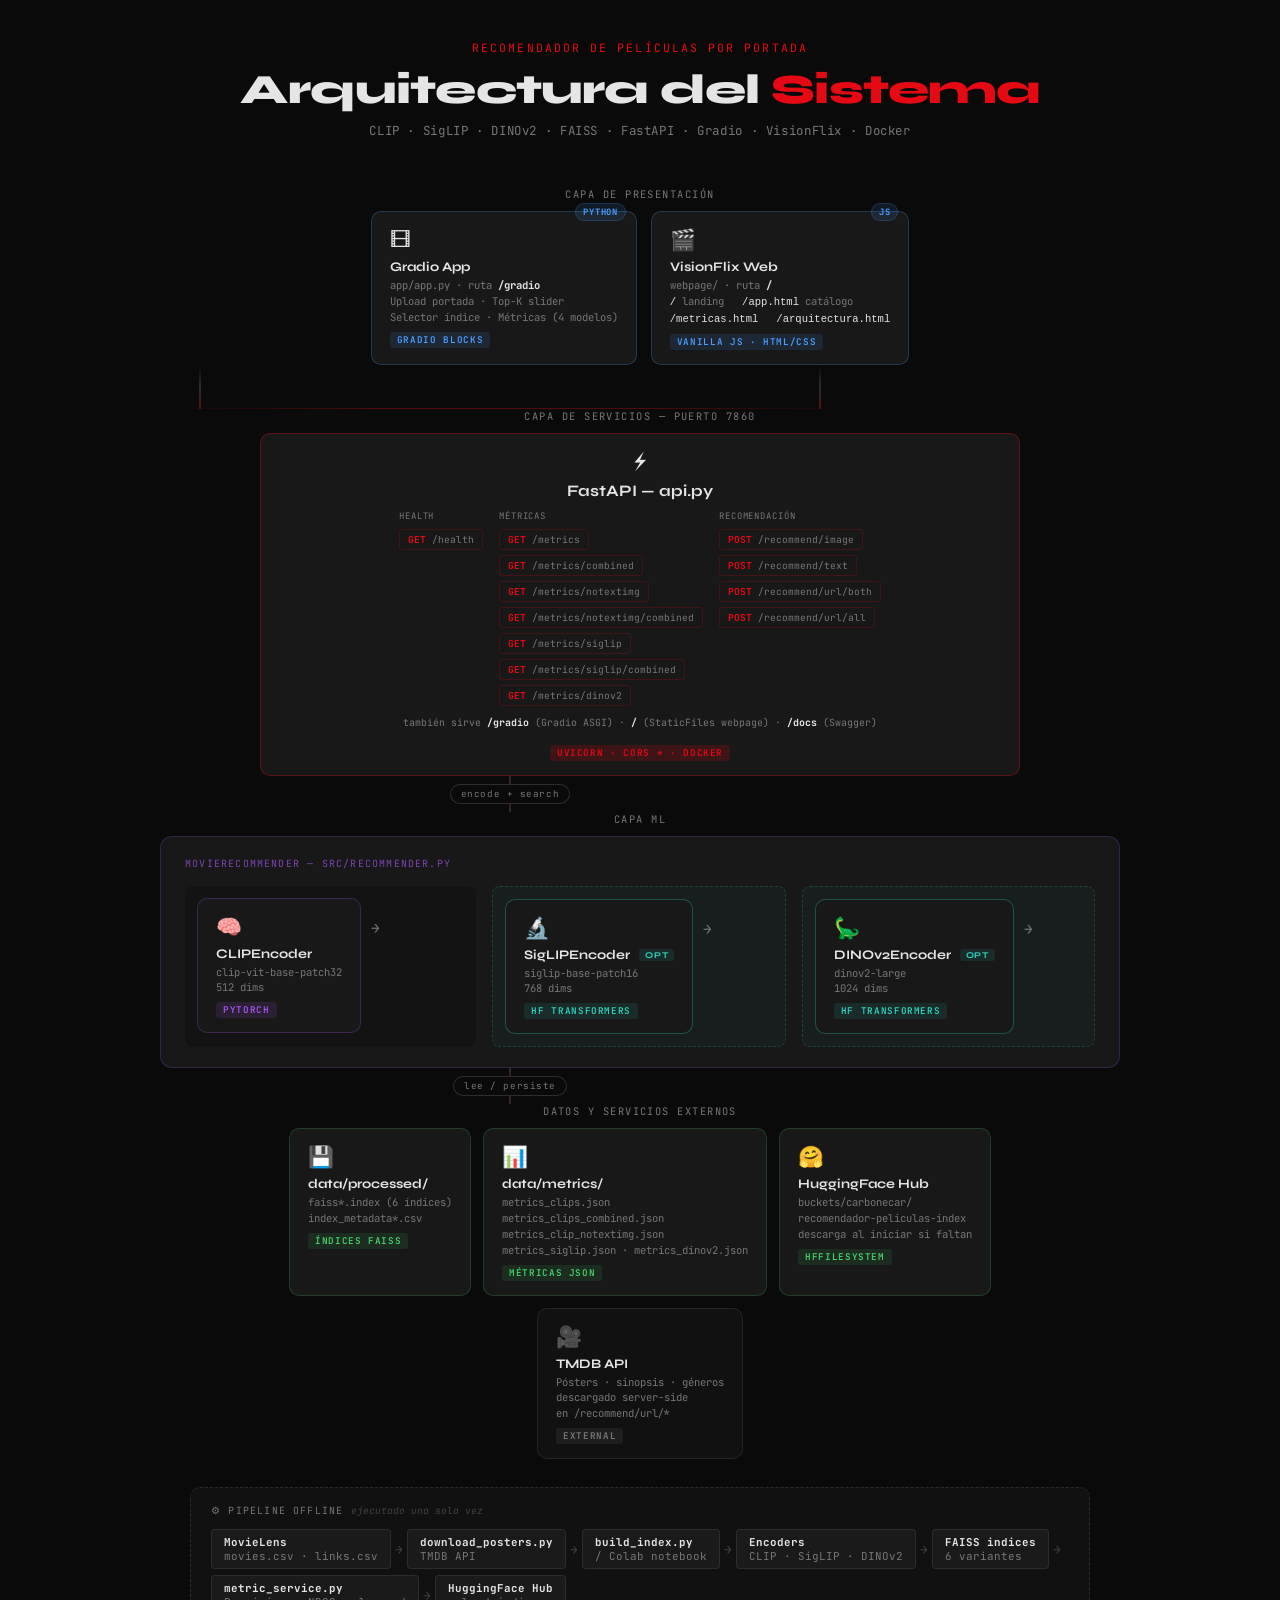
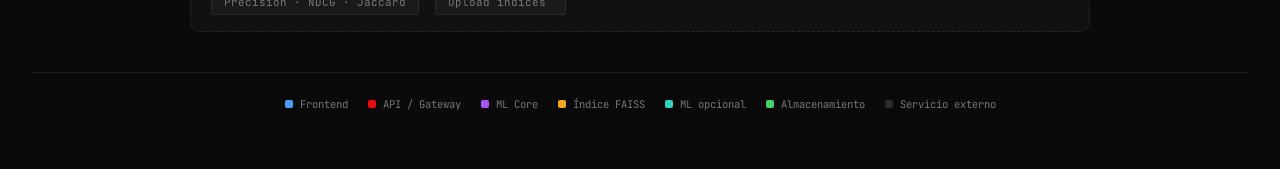
==== commit d7c3e508: "feat(portada): agregamos una portada externa" ====
--- a/webpage/arquitectura.html
+++ b/webpage/arquitectura.html
@@ -356,6 +356,7 @@
           <div class="endpoint"><span>GET</span> /metrics/notextimg</div>
           <div class="endpoint"><span>GET</span> /metrics/notextimg/combined</div>
           <div class="endpoint"><span>GET</span> /metrics/siglip</div>
+          <div class="endpoint"><span>GET</span> /metrics/siglip/combined</div>
           <div class="endpoint"><span>GET</span> /metrics/dinov2</div>
         </div>
         <div class="endpoint-group">
@@ -395,12 +396,7 @@
             <div class="node-tag">PyTorch</div>
           </div>
           <div class="ml-arrow">→</div>
-          <div class="ml-indices">
-            <div class="idx-node"><strong>faiss.index</strong><span>imagen · ~70k</span></div>
-            <div class="idx-node"><strong>faiss_combined.index</strong><span>(img+text)/2 · ~70k</span></div>
-            <div class="idx-node"><strong>faiss_notextimg.index</strong><span>imagen sin textimg</span></div>
-            <div class="idx-node"><strong>faiss_notextimg_combined.index</strong><span>combinado sin textimg</span></div>
-          </div>
+         
         </div>
 
         <!-- SigLIP group (optional) -->
@@ -415,9 +411,6 @@
             <div class="node-tag" style="background:rgba(45,212,191,.1);color:var(--teal)">HF Transformers</div>
           </div>
           <div class="ml-arrow">→</div>
-          <div class="ml-indices">
-            <div class="idx-node opt"><strong>faiss_siglip.index</strong><span>imagen · 768 dims</span></div>
-          </div>
         </div>
 
         <!-- DINOv2 group (optional) -->
@@ -432,9 +425,6 @@
             <div class="node-tag" style="background:rgba(45,212,191,.1);color:var(--teal)">HF Transformers</div>
           </div>
           <div class="ml-arrow">→</div>
-          <div class="ml-indices">
-            <div class="idx-node opt"><strong>faiss_dinov2.index</strong><span>imagen · 1024 dims</span></div>
-          </div>
         </div>
 
       </div>
@@ -622,6 +612,7 @@
           <tr><td><span class="method-get">GET</span><code>/metrics/notextimg</code></td><td>CLIP sin textimg</td></tr>
           <tr><td><span class="method-get">GET</span><code>/metrics/notextimg/combined</code></td><td>CLIP sin textimg combinado</td></tr>
           <tr><td><span class="method-get">GET</span><code>/metrics/siglip</code></td><td>SigLIP (opcional)</td></tr>
+          <tr><td><span class="method-get">GET</span><code>/metrics/siglip/combined</code></td><td>SigLIP combinado (opcional)</td></tr>
           <tr><td><span class="method-get">GET</span><code>/metrics/dinov2</code></td><td>DINOv2 (opcional)</td></tr>
         </table>` },
       { title: 'Rutas adicionales', html: `
@@ -754,7 +745,9 @@
           <div class="arch-file"><code>metrics_clips_combined.json</code><span>CLIP imagen+texto</span></div>
           <div class="arch-file"><code>metrics_clip_notextimg.json</code><span>CLIP sin textimg</span></div>
           <div class="arch-file"><code>metrics_clip_notextimg_combined.json</code><span>CLIP notextimg combinado</span></div>
+          <div class="arch-file"><code>metrics_clip_notextimg_combined.json</code><span>CLIP notextimg combinado</span></div>
           <div class="arch-file"><code>metrics_siglip.json</code><span>SigLIP (opcional)</span></div>
+          <div class="arch-file"><code>metrics_siglip_combined.json</code><span>SigLIP combinado (opcional)</span></div>
           <div class="arch-file"><code>metrics_dinov2.json</code><span>DINOv2 (opcional)</span></div>
         </div>` },
       { title: 'Estructura JSON', html: `
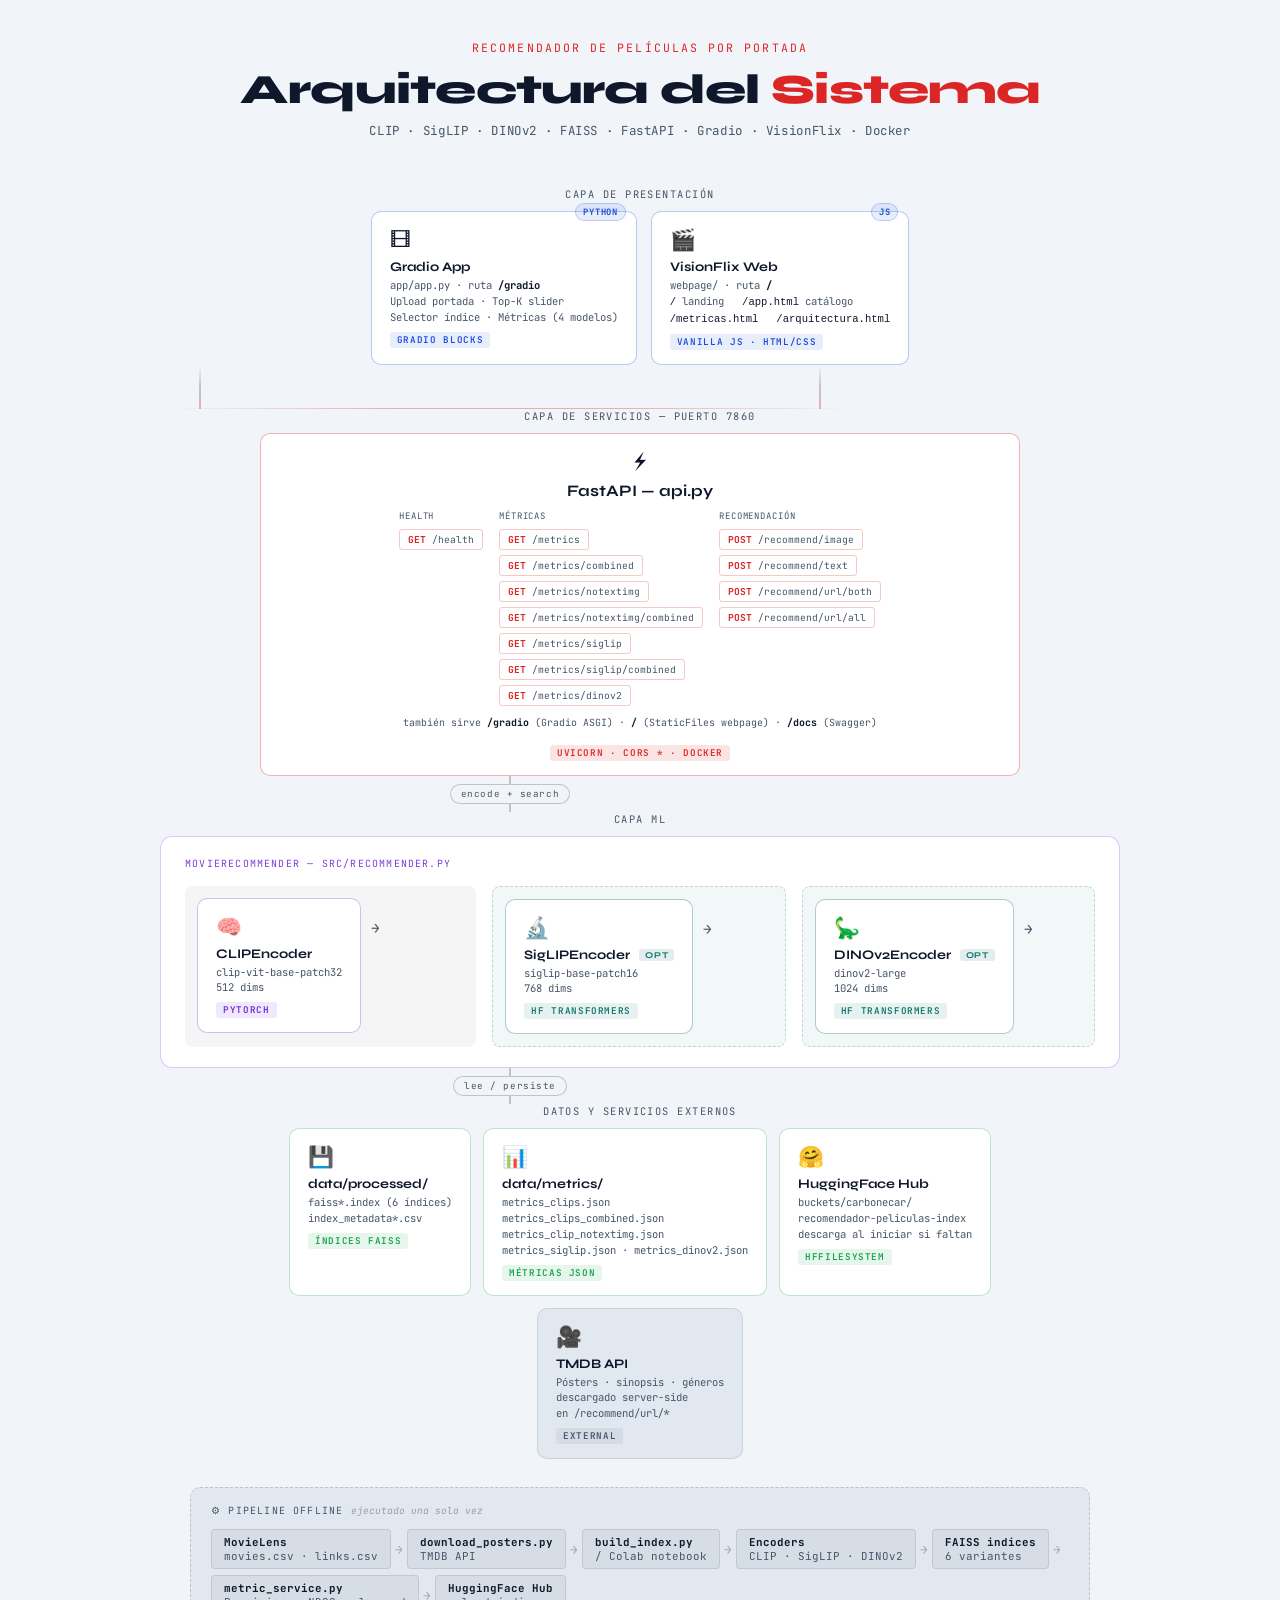
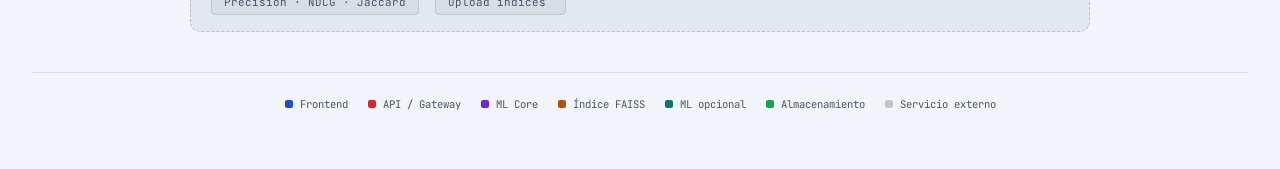
==== commit 1a48562d: "look and feel" ====
--- a/webpage/arquitectura.html
+++ b/webpage/arquitectura.html
@@ -7,21 +7,21 @@
 <link href="https://fonts.googleapis.com/css2?family=JetBrains+Mono:wght@400;600;700&family=Syne:wght@400;600;800&display=swap" rel="stylesheet">
 <style>
   :root {
-    --red:      #e50914;
-    --red-dim:  rgba(229,9,20,.18);
-    --red-glow: rgba(229,9,20,.35);
-    --bg:       #0a0a0a;
-    --bg2:      #111;
-    --bg3:      #181818;
-    --border:   rgba(255,255,255,.08);
-    --border2:  rgba(255,255,255,.14);
-    --text:     #e5e5e5;
-    --dim:      #777;
-    --green:    #46d369;
-    --blue:     #4a9eff;
-    --orange:   #f5a623;
-    --purple:   #a855f7;
-    --teal:     #2dd4bf;
+    --red:      #dc2626;
+    --red-dim:  rgba(220,38,38,.12);
+    --red-glow: rgba(220,38,38,.35);
+    --bg:       #f1f5f9;
+    --bg2:      #e2e8f0;
+    --bg3:      #ffffff;
+    --border:   rgba(15,23,42,.10);
+    --border2:  rgba(15,23,42,.22);
+    --text:     #0f172a;
+    --dim:      #475569;
+    --green:    #16a34a;
+    --blue:     #1d4ed8;
+    --orange:   #b45309;
+    --purple:   #6d28d9;
+    --teal:     #0f766e;
   }
 
   *, *::before, *::after { box-sizing: border-box; margin: 0; padding: 0; }
@@ -81,39 +81,39 @@
     padding: 14px 18px; position: relative;
     transition: border-color .2s, box-shadow .2s; cursor: default;
   }
-  .node:hover { border-color: var(--border2); box-shadow: 0 0 24px rgba(255,255,255,.04); }
+  .node:hover { border-color: var(--border2); box-shadow: 0 4px 16px rgba(15,23,42,.12); }
   .node-icon { font-size: 1.3rem; margin-bottom: 6px; }
   .node-title { font-family: 'Syne', sans-serif; font-size: .82rem; font-weight: 700; margin-bottom: 3px; white-space: nowrap; }
   .node-subtitle { font-size: .66rem; color: var(--dim); line-height: 1.5; }
   .node-tag { display: inline-block; font-size: .58rem; letter-spacing: .07em; text-transform: uppercase; padding: 2px 7px; border-radius: 3px; margin-top: 6px; font-weight: 600; }
   .node-mode { position: absolute; top: -9px; right: 10px; font-size: .55rem; letter-spacing: .08em; text-transform: uppercase; padding: 2px 7px; border-radius: 10px; font-weight: 700; }
 
-  .node-front  { border-color: rgba(74,158,255,.25); }
-  .node-front:hover  { border-color: rgba(74,158,255,.5); box-shadow: 0 0 20px rgba(74,158,255,.08); }
-  .node-front .node-tag { background: rgba(74,158,255,.12); color: var(--blue); }
+  .node-front  { border-color: rgba(29,78,216,.30); }
+  .node-front:hover  { border-color: rgba(29,78,216,.6); box-shadow: 0 4px 16px rgba(29,78,216,.12); }
+  .node-front .node-tag { background: rgba(29,78,216,.10); color: var(--blue); }
 
   .node-api    { border-color: var(--red-glow); }
-  .node-api:hover    { border-color: var(--red); box-shadow: 0 0 20px var(--red-dim); }
+  .node-api:hover    { border-color: var(--red); box-shadow: 0 4px 16px var(--red-dim); }
   .node-api .node-tag { background: var(--red-dim); color: var(--red); }
 
-  .node-ml     { border-color: rgba(168,85,247,.25); }
-  .node-ml:hover     { border-color: rgba(168,85,247,.5); box-shadow: 0 0 20px rgba(168,85,247,.08); }
-  .node-ml .node-tag { background: rgba(168,85,247,.12); color: var(--purple); }
-
-  .node-index  { border-color: rgba(245,166,35,.22); }
-  .node-index:hover  { border-color: rgba(245,166,35,.5); box-shadow: 0 0 20px rgba(245,166,35,.08); }
-  .node-index .node-tag { background: rgba(245,166,35,.12); color: var(--orange); }
-
-  .node-index-opt { border-color: rgba(45,212,191,.2); border-style: dashed; }
-  .node-index-opt:hover { border-color: rgba(45,212,191,.45); }
-  .node-index-opt .node-tag { background: rgba(45,212,191,.1); color: var(--teal); }
-
-  .node-store  { border-color: rgba(70,211,105,.2); }
-  .node-store:hover  { border-color: rgba(70,211,105,.45); box-shadow: 0 0 20px rgba(70,211,105,.07); }
-  .node-store .node-tag { background: rgba(70,211,105,.1); color: var(--green); }
+  .node-ml     { border-color: rgba(109,40,217,.30); }
+  .node-ml:hover     { border-color: rgba(109,40,217,.6); box-shadow: 0 4px 16px rgba(109,40,217,.12); }
+  .node-ml .node-tag { background: rgba(109,40,217,.10); color: var(--purple); }
+
+  .node-index  { border-color: rgba(180,83,9,.28); }
+  .node-index:hover  { border-color: rgba(180,83,9,.6); box-shadow: 0 4px 16px rgba(180,83,9,.10); }
+  .node-index .node-tag { background: rgba(180,83,9,.10); color: var(--orange); }
+
+  .node-index-opt { border-color: rgba(15,118,110,.25); border-style: dashed; }
+  .node-index-opt:hover { border-color: rgba(15,118,110,.55); }
+  .node-index-opt .node-tag { background: rgba(15,118,110,.10); color: var(--teal); }
+
+  .node-store  { border-color: rgba(22,163,74,.28); }
+  .node-store:hover  { border-color: rgba(22,163,74,.55); box-shadow: 0 4px 16px rgba(22,163,74,.10); }
+  .node-store .node-tag { background: rgba(22,163,74,.10); color: var(--green); }
 
   .node-ext    { border-color: var(--border); background: var(--bg2); }
-  .node-ext .node-tag { background: rgba(255,255,255,.06); color: var(--dim); }
+  .node-ext .node-tag { background: rgba(15,23,42,.06); color: var(--dim); }
 
   /* ── API central ── */
   .node-api-central { width: 100%; max-width: 760px; text-align: center; }
@@ -121,36 +121,36 @@
   .api-endpoint-groups { display: flex; gap: 16px; justify-content: center; margin-top: 10px; flex-wrap: wrap; }
   .endpoint-group { display: flex; flex-direction: column; gap: 5px; align-items: flex-start; }
   .endpoint-group-label { font-size: .56rem; letter-spacing: .1em; text-transform: uppercase; color: var(--dim); margin-bottom: 2px; }
-  .endpoint { font-size: .6rem; padding: 3px 8px; border-radius: 3px; border: 1px solid rgba(229,9,20,.2); color: var(--dim); white-space: nowrap; }
+  .endpoint { font-size: .6rem; padding: 3px 8px; border-radius: 3px; border: 1px solid rgba(220,38,38,.25); color: var(--dim); white-space: nowrap; }
   .endpoint span { color: var(--red); font-weight: 700; }
   .routes-note { font-size: .62rem; color: var(--dim); margin-top: 10px; }
   .routes-note strong { color: var(--text); }
 
   /* ── ML block ── */
   .ml-block {
-    background: var(--bg3); border: 1px solid rgba(168,85,247,.2);
+    background: var(--bg3); border: 1px solid rgba(109,40,217,.25);
     border-radius: 12px; padding: 20px 24px;
     width: 100%; max-width: 960px;
   }
-  .ml-block-label { font-size: .62rem; letter-spacing: .12em; text-transform: uppercase; color: var(--purple); margin-bottom: 16px; opacity: .7; }
+  .ml-block-label { font-size: .62rem; letter-spacing: .12em; text-transform: uppercase; color: var(--purple); margin-bottom: 16px; opacity: .9; }
   .ml-encoder-groups { display: flex; gap: 16px; flex-wrap: wrap; }
-  .ml-encoder-group { display: flex; align-items: flex-start; gap: 10px; background: rgba(0,0,0,.2); border-radius: 8px; padding: 12px; flex: 1; min-width: 260px; }
+  .ml-encoder-group { display: flex; align-items: flex-start; gap: 10px; background: rgba(15,23,42,.04); border-radius: 8px; padding: 12px; flex: 1; min-width: 260px; }
   .ml-arrow { display: flex; align-items: center; color: var(--dim); font-size: .9rem; padding-top: 20px; flex-shrink: 0; }
   .ml-indices { display: flex; flex-direction: column; gap: 6px; flex: 1; }
 
   .opt-badge {
     font-size: .55rem; letter-spacing: .07em; text-transform: uppercase;
     padding: 1px 6px; border-radius: 3px; font-weight: 700;
-    background: rgba(45,212,191,.1); color: var(--teal); margin-left: 6px;
+    background: rgba(15,118,110,.12); color: var(--teal); margin-left: 6px;
     vertical-align: middle;
   }
 
   /* ── index mini node ── */
   .idx-node {
-    background: rgba(245,166,35,.06); border: 1px solid rgba(245,166,35,.2);
+    background: rgba(180,83,9,.07); border: 1px solid rgba(180,83,9,.25);
     border-radius: 6px; padding: 7px 10px; font-size: .65rem;
   }
-  .idx-node.opt { border-color: rgba(45,212,191,.2); background: rgba(45,212,191,.04); border-style: dashed; }
+  .idx-node.opt { border-color: rgba(15,118,110,.25); background: rgba(15,118,110,.07); border-style: dashed; }
   .idx-node strong { color: var(--orange); display: block; margin-bottom: 2px; }
   .idx-node.opt strong { color: var(--teal); }
   .idx-node span { color: var(--dim); }
@@ -160,7 +160,7 @@
 
   /* ── Offline pipeline ── */
   .pipeline {
-    background: var(--bg2); border: 1px dashed rgba(255,255,255,.1);
+    background: var(--bg2); border: 1px dashed rgba(15,23,42,.18);
     border-radius: 10px; padding: 16px 20px;
     width: 100%; max-width: 900px; margin-top: 8px;
   }
@@ -168,11 +168,11 @@
     font-size: .62rem; letter-spacing: .12em; text-transform: uppercase;
     color: var(--dim); margin-bottom: 12px; display: flex; align-items: center; gap: 8px;
   }
-  .pipeline-label::after { content: 'ejecutado una sola vez'; font-size: .6rem; letter-spacing: 0; text-transform: none; color: rgba(255,255,255,.2); font-style: italic; }
+  .pipeline-label::after { content: 'ejecutado una sola vez'; font-size: .6rem; letter-spacing: 0; text-transform: none; color: rgba(15,23,42,.35); font-style: italic; }
   .pipeline-flow { display: flex; align-items: center; flex-wrap: wrap; gap: 6px 4px; }
-  .pipe-step { font-size: .68rem; padding: 5px 12px; border-radius: 4px; background: rgba(255,255,255,.04); border: 1px solid var(--border); white-space: nowrap; color: var(--dim); }
+  .pipe-step { font-size: .68rem; padding: 5px 12px; border-radius: 4px; background: rgba(15,23,42,.05); border: 1px solid var(--border); white-space: nowrap; color: var(--dim); }
   .pipe-step strong { color: var(--text); }
-  .pipe-arrow { color: rgba(255,255,255,.2); font-size: .8rem; flex-shrink: 0; }
+  .pipe-arrow { color: rgba(15,23,42,.30); font-size: .8rem; flex-shrink: 0; }
 
   /* ── Legend ── */
   .legend { display: flex; gap: 20px; justify-content: center; flex-wrap: wrap; margin-top: 40px; padding-top: 24px; border-top: 1px solid var(--border); }
@@ -203,15 +203,15 @@
   #arch-modal.open { opacity: 1; pointer-events: auto; }
 
   .arch-modal-panel {
-    background: #141414;
-    border: 1px solid rgba(255,255,255,.12);
+    background: #ffffff;
+    border: 1px solid rgba(15,23,42,.15);
     border-radius: 14px;
     width: 100%; max-width: 700px;
     max-height: 88vh;
     overflow-y: auto;
-    box-shadow: 0 16px 60px rgba(0,0,0,.9);
+    box-shadow: 0 16px 60px rgba(15,23,42,.20);
     animation: popIn .22s ease;
-    scrollbar-width: thin; scrollbar-color: #333 transparent;
+    scrollbar-width: thin; scrollbar-color: #cbd5e1 transparent;
   }
   @keyframes popIn {
     from { transform: scale(.95) translateY(12px); opacity: 0; }
@@ -221,8 +221,8 @@
   .arch-modal-header {
     display: flex; align-items: center; gap: 16px;
     padding: 24px 24px 18px;
-    border-bottom: 1px solid rgba(255,255,255,.07);
-    position: sticky; top: 0; background: #141414; z-index: 1;
+    border-bottom: 1px solid rgba(15,23,42,.10);
+    position: sticky; top: 0; background: #ffffff; z-index: 1;
   }
   .arch-modal-icon { font-size: 2.2rem; flex-shrink: 0; }
   .arch-modal-title { font-family: 'Syne', sans-serif; font-size: 1.2rem; font-weight: 800; }
@@ -232,13 +232,13 @@
     display: inline-block;
   }
   .arch-modal-close {
-    margin-left: auto; background: rgba(255,255,255,.08);
+    margin-left: auto; background: rgba(15,23,42,.06);
     border: none; color: var(--text); width: 32px; height: 32px;
     border-radius: 50%; cursor: pointer; font-size: 1rem;
     display: flex; align-items: center; justify-content: center;
     flex-shrink: 0; transition: background .2s;
   }
-  .arch-modal-close:hover { background: rgba(255,255,255,.18); }
+  .arch-modal-close:hover { background: rgba(15,23,42,.14); }
 
   .arch-modal-body { padding: 20px 24px 28px; }
 
@@ -252,38 +252,38 @@
 
   .arch-desc { font-size: .82rem; color: var(--dim); line-height: 1.7; }
   .arch-desc strong { color: var(--text); }
-  .arch-desc code { background: rgba(255,255,255,.07); padding: 1px 6px; border-radius: 3px; font-size: .78rem; color: #aaa; }
+  .arch-desc code { background: rgba(15,23,42,.07); padding: 1px 6px; border-radius: 3px; font-size: .78rem; color: #475569; }
 
   .arch-pills { display: flex; flex-wrap: wrap; gap: 7px; }
   .arch-pill {
     font-size: .68rem; padding: 4px 12px; border-radius: 4px;
-    border: 1px solid rgba(255,255,255,.1);
-    color: var(--dim); background: rgba(255,255,255,.04);
+    border: 1px solid rgba(15,23,42,.12);
+    color: var(--dim); background: rgba(15,23,42,.04);
   }
   .arch-pill strong { color: var(--text); font-weight: 600; }
-  .arch-pill.red   { border-color: rgba(229,9,20,.3);   background: rgba(229,9,20,.07);   color: #f87171; }
-  .arch-pill.blue  { border-color: rgba(74,158,255,.3); background: rgba(74,158,255,.07); color: #7cb9ff; }
-  .arch-pill.green { border-color: rgba(70,211,105,.3); background: rgba(70,211,105,.07); color: #6ee7a0; }
-  .arch-pill.teal  { border-color: rgba(45,212,191,.3); background: rgba(45,212,191,.07); color: #5eead4; }
-  .arch-pill.orange{ border-color: rgba(245,166,35,.3); background: rgba(245,166,35,.07); color: #fbbf60; }
+  .arch-pill.red   { border-color: rgba(220,38,38,.30);  background: rgba(220,38,38,.07);  color: #b91c1c; }
+  .arch-pill.blue  { border-color: rgba(29,78,216,.30);  background: rgba(29,78,216,.07);  color: #1d4ed8; }
+  .arch-pill.green { border-color: rgba(22,163,74,.30);  background: rgba(22,163,74,.07);  color: #15803d; }
+  .arch-pill.teal  { border-color: rgba(15,118,110,.30); background: rgba(15,118,110,.07); color: #0f766e; }
+  .arch-pill.orange{ border-color: rgba(180,83,9,.30);   background: rgba(180,83,9,.07);   color: #b45309; }
 
   .arch-table { width: 100%; border-collapse: collapse; font-size: .78rem; }
-  .arch-table tr { border-bottom: 1px solid rgba(255,255,255,.05); }
+  .arch-table tr { border-bottom: 1px solid rgba(15,23,42,.07); }
   .arch-table tr:last-child { border-bottom: none; }
   .arch-table td { padding: 8px 12px; }
   .arch-table td:first-child { color: var(--dim); white-space: nowrap; }
   .arch-table td:last-child { color: var(--text); }
-  .arch-table .method-get  { color: #46d369; font-weight: 700; margin-right: 6px; }
-  .arch-table .method-post { color: #f5a623; font-weight: 700; margin-right: 6px; }
+  .arch-table .method-get  { color: #16a34a; font-weight: 700; margin-right: 6px; }
+  .arch-table .method-post { color: #b45309; font-weight: 700; margin-right: 6px; }
 
   .arch-file-list { display: flex; flex-direction: column; gap: 6px; }
   .arch-file {
     display: flex; align-items: baseline; gap: 10px;
     font-size: .75rem; padding: 7px 12px;
-    background: rgba(255,255,255,.03); border-radius: 5px;
+    background: rgba(15,23,42,.03); border-radius: 5px;
     border: 1px solid var(--border);
   }
-  .arch-file code { color: #aaa; flex-shrink: 0; }
+  .arch-file code { color: #64748b; flex-shrink: 0; }
   .arch-file span { color: var(--dim); font-size: .7rem; }
 </style>
 </head>
@@ -303,7 +303,7 @@
     <div class="layer-row">
 
       <div class="node node-front" style="min-width:220px" data-node="gradio">
-        <div class="node-mode" style="background:rgba(74,158,255,.12);color:var(--blue);border:1px solid rgba(74,158,255,.2)">Python</div>
+        <div class="node-mode" style="background:rgba(29,78,216,.10);color:var(--blue);border:1px solid rgba(29,78,216,.22)">Python</div>
         <div class="node-icon">🎞</div>
         <div class="node-title">Gradio App</div>
         <div class="node-subtitle">
@@ -315,7 +315,7 @@
       </div>
 
       <div class="node node-front" style="min-width:220px" data-node="visionflix">
-        <div class="node-mode" style="background:rgba(74,158,255,.12);color:var(--blue);border:1px solid rgba(74,158,255,.2)">JS</div>
+        <div class="node-mode" style="background:rgba(29,78,216,.10);color:var(--blue);border:1px solid rgba(29,78,216,.22)">JS</div>
         <div class="node-icon">🎬</div>
         <div class="node-title">VisionFlix Web</div>
         <div class="node-subtitle">
@@ -400,29 +400,29 @@
         </div>
 
         <!-- SigLIP group (optional) -->
-        <div class="ml-encoder-group" style="border:1px dashed rgba(45,212,191,.2);background:rgba(45,212,191,.03)">
-          <div class="node node-ml" style="min-width:130px;flex-shrink:0;border-color:rgba(45,212,191,.3)" data-node="siglip">
+        <div class="ml-encoder-group" style="border:1px dashed rgba(15,118,110,.25);background:rgba(15,118,110,.05)">
+          <div class="node node-ml" style="min-width:130px;flex-shrink:0;border-color:rgba(15,118,110,.35)" data-node="siglip">
             <div class="node-icon">🔬</div>
             <div class="node-title">SigLIPEncoder <span class="opt-badge">opt</span></div>
             <div class="node-subtitle">
               siglip-base-patch16<br>
               768 dims
             </div>
-            <div class="node-tag" style="background:rgba(45,212,191,.1);color:var(--teal)">HF Transformers</div>
+            <div class="node-tag" style="background:rgba(15,118,110,.10);color:var(--teal)">HF Transformers</div>
           </div>
           <div class="ml-arrow">→</div>
         </div>
 
         <!-- DINOv2 group (optional) -->
-        <div class="ml-encoder-group" style="border:1px dashed rgba(45,212,191,.2);background:rgba(45,212,191,.03)">
-          <div class="node node-ml" style="min-width:130px;flex-shrink:0;border-color:rgba(45,212,191,.3)" data-node="dinov2">
+        <div class="ml-encoder-group" style="border:1px dashed rgba(15,118,110,.25);background:rgba(15,118,110,.05)">
+          <div class="node node-ml" style="min-width:130px;flex-shrink:0;border-color:rgba(15,118,110,.35)" data-node="dinov2">
             <div class="node-icon">🦕</div>
             <div class="node-title">DINOv2Encoder <span class="opt-badge">opt</span></div>
             <div class="node-subtitle">
               dinov2-large<br>
               1024 dims
             </div>
-            <div class="node-tag" style="background:rgba(45,212,191,.1);color:var(--teal)">HF Transformers</div>
+            <div class="node-tag" style="background:rgba(15,118,110,.10);color:var(--teal)">HF Transformers</div>
           </div>
           <div class="ml-arrow">→</div>
         </div>
@@ -539,7 +539,7 @@
 const NODES = {
   gradio: {
     icon: '🎞', title: 'Gradio App', badge: 'Python · Gradio Blocks',
-    badgeStyle: 'background:rgba(74,158,255,.12);color:#4a9eff',
+    badgeStyle: 'background:rgba(29,78,216,.12);color:#1d4ed8',
     sections: [
       { title: 'Ubicación', html: `
         <div class="arch-desc">
@@ -568,7 +568,7 @@
 
   visionflix: {
     icon: '🎬', title: 'VisionFlix Web', badge: 'Vanilla JS · HTML/CSS',
-    badgeStyle: 'background:rgba(74,158,255,.12);color:#4a9eff',
+    badgeStyle: 'background:rgba(29,78,216,.12);color:#1d4ed8',
     sections: [
       { title: 'Páginas', html: `
         <table class="arch-table">
@@ -596,7 +596,7 @@
 
   fastapi: {
     icon: '⚡', title: 'FastAPI — api.py', badge: 'uvicorn · puerto 7860',
-    badgeStyle: 'background:rgba(229,9,20,.12);color:#e50914',
+    badgeStyle: 'background:rgba(220,38,38,.12);color:#dc2626',
     sections: [
       { title: 'Endpoints de recomendación', html: `
         <table class="arch-table">
@@ -633,7 +633,7 @@
 
   clip: {
     icon: '🧠', title: 'CLIPEncoder', badge: 'openai/clip-vit-base-patch32',
-    badgeStyle: 'background:rgba(168,85,247,.12);color:#a855f7',
+    badgeStyle: 'background:rgba(109,40,217,.12);color:#6d28d9',
     sections: [
       { title: 'Modelo', html: `
         <div class="arch-desc">
@@ -659,7 +659,7 @@
 
   siglip: {
     icon: '🔬', title: 'SigLIPEncoder', badge: 'opcional · google/siglip-base-patch16-224',
-    badgeStyle: 'background:rgba(45,212,191,.1);color:#2dd4bf',
+    badgeStyle: 'background:rgba(15,118,110,.12);color:#0f766e',
     sections: [
       { title: 'Modelo', html: `
         <div class="arch-desc">
@@ -683,7 +683,7 @@
 
   dinov2: {
     icon: '🦕', title: 'DINOv2Encoder', badge: 'opcional · facebook/dinov2-large',
-    badgeStyle: 'background:rgba(45,212,191,.1);color:#2dd4bf',
+    badgeStyle: 'background:rgba(15,118,110,.12);color:#0f766e',
     sections: [
       { title: 'Modelo', html: `
         <div class="arch-desc">
@@ -709,7 +709,7 @@
 
   processed: {
     icon: '💾', title: 'data/processed/', badge: 'Índices FAISS · Local FS',
-    badgeStyle: 'background:rgba(70,211,105,.1);color:#46d369',
+    badgeStyle: 'background:rgba(22,163,74,.12);color:#16a34a',
     sections: [
       { title: 'Índices FAISS', html: `
         <div class="arch-file-list">
@@ -737,7 +737,7 @@
 
   metrics: {
     icon: '📊', title: 'data/metrics/', badge: 'Métricas JSON · Local FS',
-    badgeStyle: 'background:rgba(70,211,105,.1);color:#46d369',
+    badgeStyle: 'background:rgba(22,163,74,.12);color:#16a34a',
     sections: [
       { title: 'Archivos', html: `
         <div class="arch-file-list">
@@ -772,7 +772,7 @@
 
   hfhub: {
     icon: '🤗', title: 'HuggingFace Hub', badge: 'HfFileSystem · Bucket privado',
-    badgeStyle: 'background:rgba(70,211,105,.1);color:#46d369',
+    badgeStyle: 'background:rgba(22,163,74,.12);color:#16a34a',
     sections: [
       { title: 'Bucket', html: `
         <div class="arch-desc">
@@ -797,7 +797,7 @@
 
   tmdb: {
     icon: '🎥', title: 'TMDB API', badge: 'The Movie Database · Externo',
-    badgeStyle: 'background:rgba(255,255,255,.06);color:#777',
+    badgeStyle: 'background:rgba(15,23,42,.07);color:#475569',
     sections: [
       { title: 'Uso en pipeline offline', html: `
         <div class="arch-desc">
